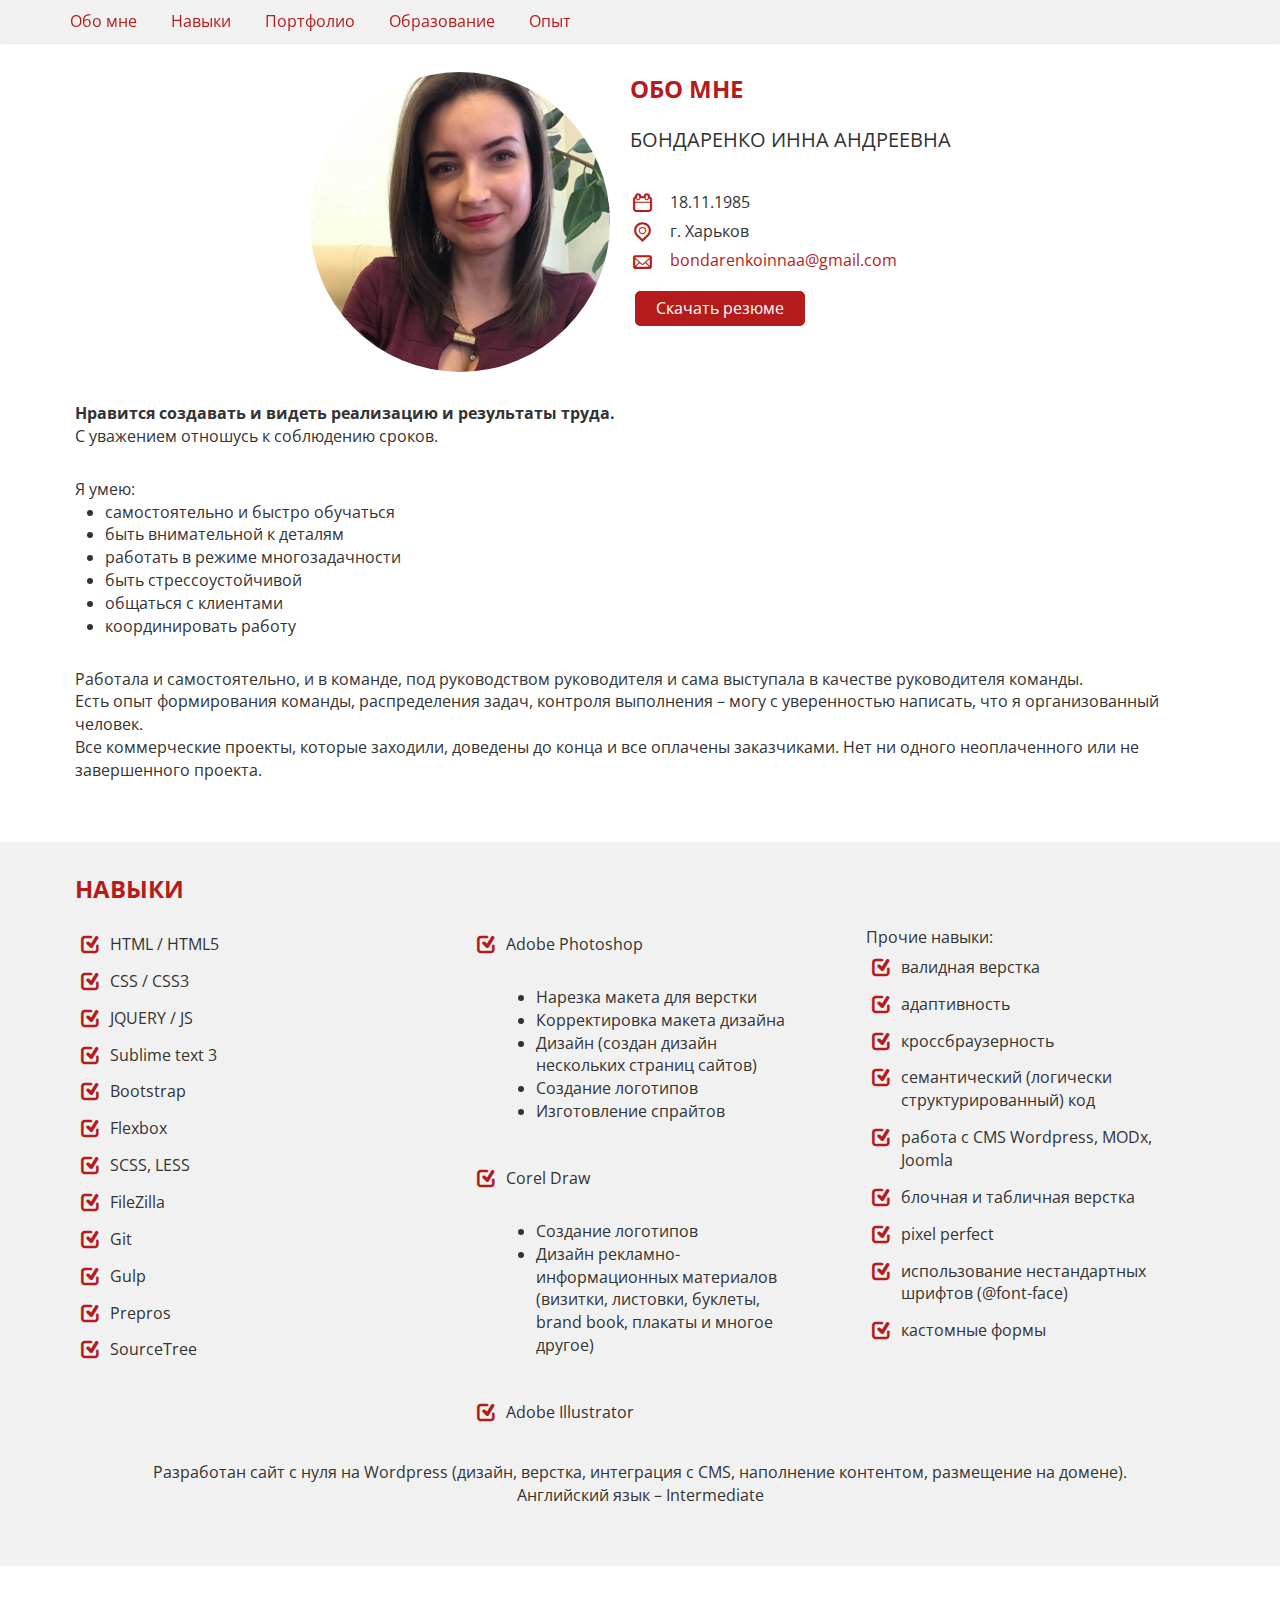
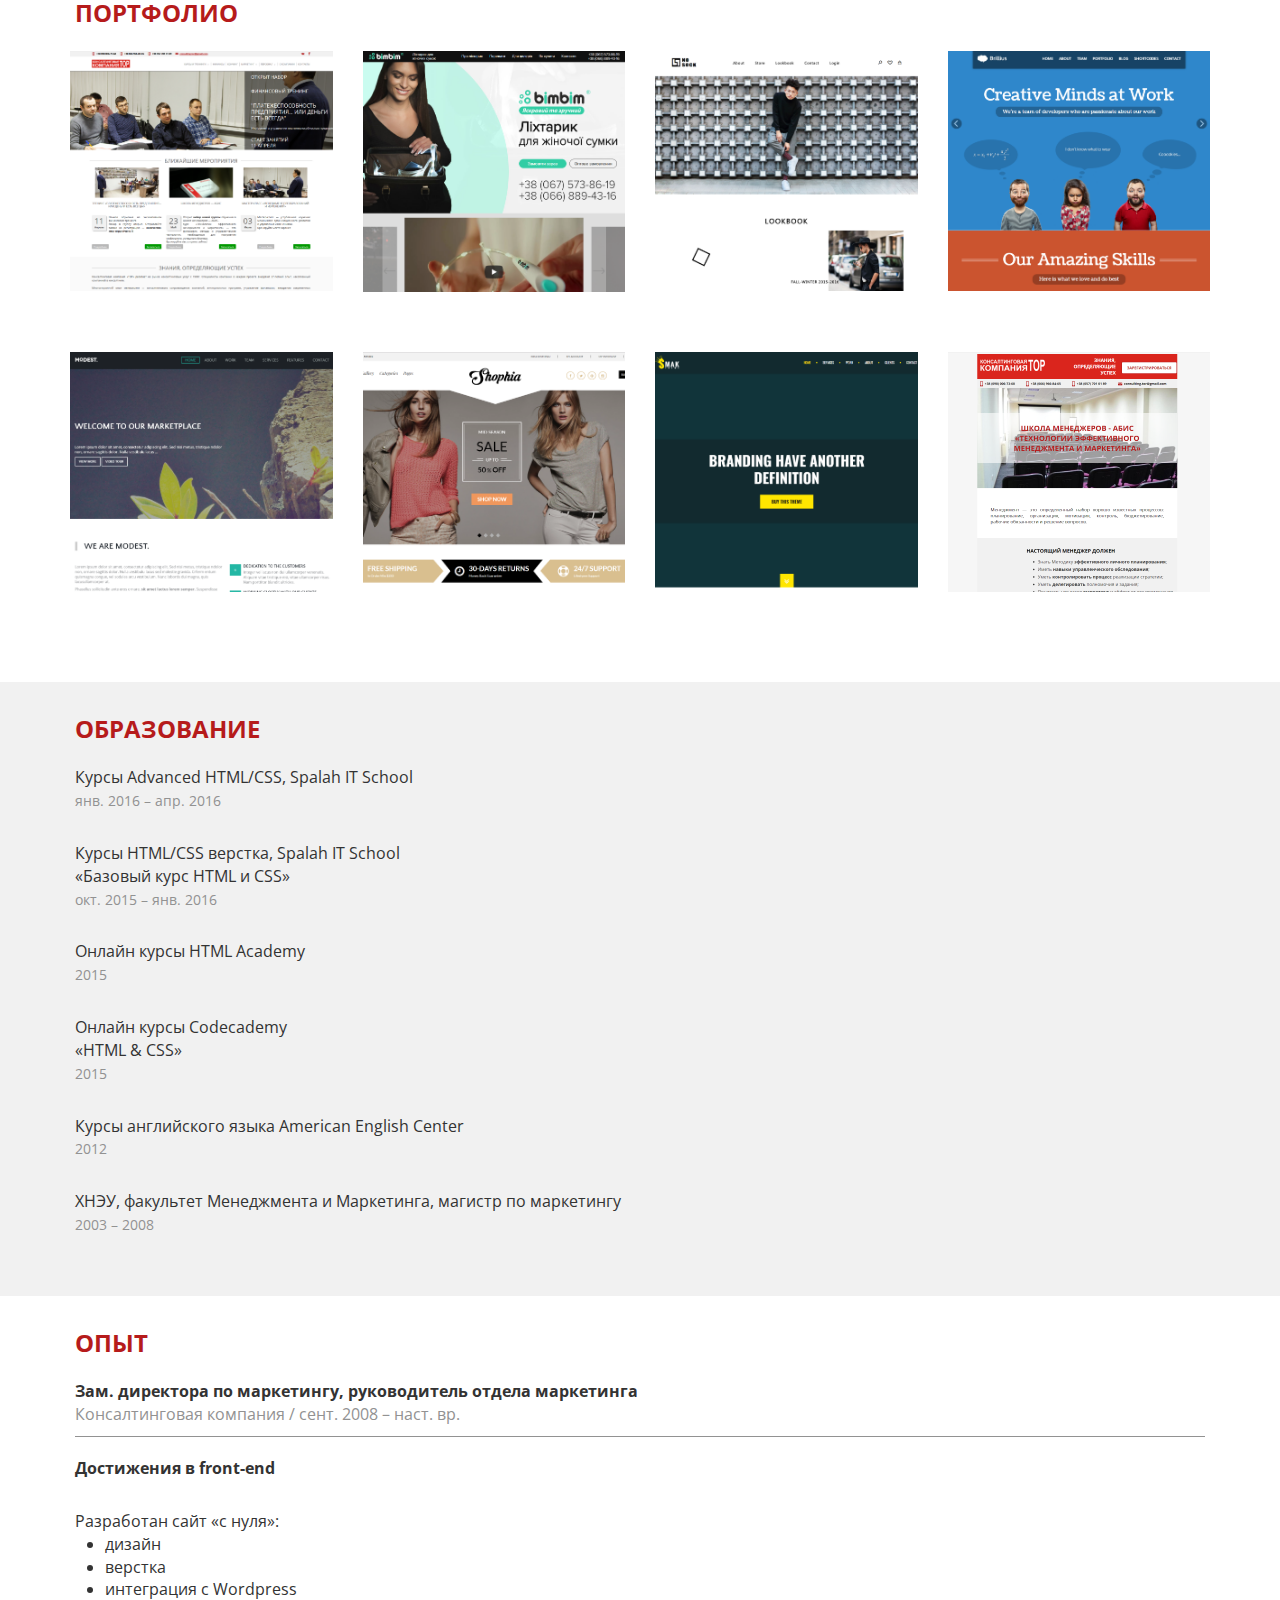
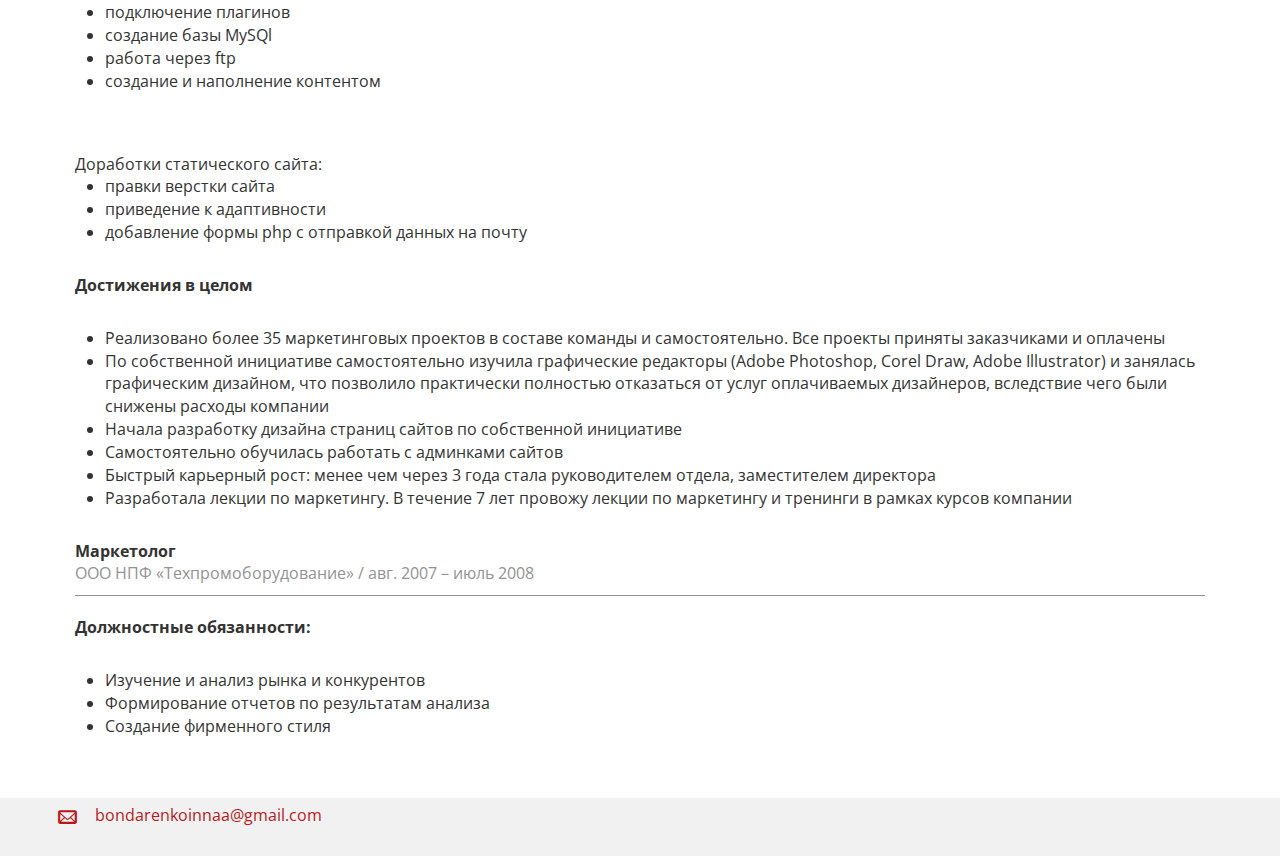
==== index.html @ c56580d6 "add all files" ====
<!DOCTYPE html>
<html lang="ru">
<head>
	<title>HTML / CSS developer</title>
	<!-- <link rel="shortcut icon" href="<?php echo get_stylesheet_directory_uri(); ?>/favicon.png" /> -->
	<meta charset="UTF-8">
	<meta http-equiv="X-UA-Compatible" content="IE=edge">
	<meta name="viewport" content="width=device-width, initial-scale=1">
	<link href="https://fonts.googleapis.com/css?family=Open+Sans" rel="stylesheet">
	<link rel="stylesheet" type="text/css" href="css/magnific-popup.css"/>
	<link media="all" rel="stylesheet" href="css/style.css">

	<script src="https://code.jquery.com/jquery-3.2.1.slim.min.js" integrity="sha384-KJ3o2DKtIkvYIK3UENzmM7KCkRr/rE9/Qpg6aAZGJwFDMVNA/GpGFF93hXpG5KkN" crossorigin="anonymous"></script>
</head>
<body>
	<div class="wrapper">
		<header class="header">
			<div class="container">
				<div class="menu">
					<div class="menu-icon">
						<span></span>
						<span></span>
						<span></span>
						<span></span>
					</div>
					<ul class="menu-main">
						<li class="menu-item">
							<a href="#about">Обо мне</a>
						</li>
						<li class="menu-item">
							<a href="#skills">Навыки</a>
						</li>
						<li class="menu-item">
							<a href="#portfolio">Портфолио</a>
						</li>
						<li class="menu-item">
							<a href="#education">Образование</a>
						</li>
						<li class="menu-item">
							<a href="#experience">Опыт</a>
						</li>
					</ul>
				</div>
			</div>
		</header>

		<main class="content">
			<div class="container">
				<section id="about" class="section about">
					<div class="block-holder">
						<div class="block img-round">
							<img class="img-main" src="images/photo3.jpg" alt="">
						</div>
						<div class="block">
							<h1 class="section-title">Обо мне</h1>
							<p class="name">Бондаренко Инна Андреевна</p>
							<p><i class="icon icon-calender-outline"></i>18.11.1985</p>
							<p><i class="icon icon-location-outline"></i>г. Харьков</p>
							<p class="contacts"><a href="mailto:bondarenkoinnaa@gmail.com"><i class="icon icon-mail"></i>bondarenkoinnaa@gmail.com</a></p>
							<a href="cv/Бондаренко Инна, резюме html-css developer.pdf" class="btn btn-primary" download>Скачать резюме</a>
						</div>
					</div>
					<div class="block-holder">
						<div class="block">
							<p><strong>Нравится создавать и видеть реализацию и результаты труда.</strong><br>С уважением отношусь к соблюдению сроков.</p>
							<ul class="list">Я умею:
								<li>самостоятельно и быстро обучаться</li>
								<li>быть внимательной к деталям</li>
								<li>работать в режиме многозадачности</li>
								<li>быть стрессоустойчивой</li>
								<li>общаться с клиентами</li>
								<li>координировать работу</li>
							</ul>
							<p>Работала и самостоятельно, и в команде, под руководством руководителя и сама выступала в качестве руководителя команды. <br>Есть опыт формирования команды, распределения задач, контроля выполнения – могу с уверенностью написать, что я организованный человек.<br>Все коммерческие проекты, которые заходили, доведены до конца и все оплачены заказчиками. Нет ни одного неоплаченного или не завершенного проекта. </p>
						</div>
					</div>
				</section>
				<section id="skills" class="section section-inverse">
					<h1 class="section-title block">Навыки</h1>
					<div class="block-holder block">
						<ul class="block-skills">
							<li><i class="icon icon-checked"></i>HTML / HTML5</li>
							<li><i class="icon icon-checked"></i>CSS / CSS3</li>
							<li><i class="icon icon-checked"></i>JQUERY / JS</li>
							<li><i class="icon icon-checked"></i>Sublime text 3</li>
							<li><i class="icon icon-checked"></i>Bootstrap</li>
							<li><i class="icon icon-checked"></i>Flexbox</li>
							<li><i class="icon icon-checked"></i>SCSS, LESS</li>
							<li><i class="icon icon-checked"></i>FileZilla</li>
							<li><i class="icon icon-checked"></i>Git</li>
							<li><i class="icon icon-checked"></i>Gulp</li>
							<li><i class="icon icon-checked"></i>Prepros</li>
							<li><i class="icon icon-checked"></i>SourceTree</li>
						</ul>
						<ul class="block-skills">
							<li><i class="icon icon-checked"></i>Adobe Photoshop
								<ul class="list">
									<li>Нарезка макета для верстки</li>
									<li>Корректировка макета дизайна</li>
									<li>Дизайн (создан дизайн нескольких страниц сайтов)</li>
									<li>Создание логотипов</li>
									<li>Изготовление спрайтов</li>
								</ul>
							</li>
							<li><i class="icon icon-checked"></i>Corel Draw
								<ul class="list">
									<li>Создание логотипов</li>
									<li>Дизайн рекламно-информационных материалов<br> (визитки, листовки, буклеты, brand book, плакаты и многое другое)</li>
								</ul>
							</li>
							<li><i class="icon icon-checked"></i>Adobe Illustrator</li>
						</ul>
						<ul class="block-skills">Прочие навыки:
							<li><i class="icon icon-checked"></i>валидная верстка</li>
							<li><i class="icon icon-checked"></i>адаптивность</li>
							<li><i class="icon icon-checked"></i>кроссбраузерность</li>
							<li><i class="icon icon-checked"></i>семантический (логически структурированный) код</li>
							<li><i class="icon icon-checked"></i>работа с CMS Wordpress, MODx, Joomla</li>
							<li><i class="icon icon-checked"></i>блочная и табличная верстка</li>
							<li><i class="icon icon-checked"></i>pixel perfect</li>
							<li><i class="icon icon-checked"></i>использование нестандартных шрифтов (@font-face)</li>
							<li><i class="icon icon-checked"></i>кастомные формы</li>
						</ul>
					</div>
					<div class="block-holder">
						<div class="block-center block">
							<p>Разработан сайт с нуля на Wordpress (дизайн, верстка, интеграция с CMS, наполнение контентом, размещение на домене).<br>Английский язык – Intermediate</p>
						</div>
						
					</div>
				</section>
				<section id="portfolio" class="section">
					<div class="block-title block">
						<h1 class="section-title">Портфолио</h1>
					</div>
					<div class="block-holder">
						<div class="portfolio-item">
							<img src="images/tor-example3.png" class="img-responsive" width="330" alt="Example 1" />
							<div class="caption">
								<h4>Сайт консалтинговой компании</h4>
								<div class="text">
								  <p>Разработан сайт «с нуля»:</p>
									<ul>
										<li>дизайн</li>
										<li>верстка</li>
										<li>установка Wordpress и шаблона</li>
										<li>программирование (php)</li>
										<li>подключение плагинов</li>
										<li>создание базы MySQl</li>
										<li>работа через ftp</li>
										<li>создание и наполнение контентом</li>
									</ul>
								</div>
								<a class="portfolio-link" href="http://tor-company.com.ua/" target="_blank" title="View More">View More</a>
							</div>
						</div>
						<div class="portfolio-item">
							<img src="images/bimbim-example3.png" class="img-responsive" width="330" alt="Example 1" />
							<div class="caption">
								<h4>Лендинг</h4>
								<div class="text">
								  <p>Доработка сайта</p>
									<ul>
										<li>доработка верстки - приведение к адаптивности</li>
										<li>добавление формы отправки данных на почту</li>
										<li>наполнение дополнительным контентом</li>
									</ul>
								</div>
								<a class="portfolio-link" href="http://bimbim.ua/" target="_blank" title="View More">View More</a>
							</div>
						</div>
						<div class="portfolio-item">
							<img src="images/nosock-example.png" class="img-responsive" width="330" alt="Example 1" />
							<div class="caption">
								<h4>Выпускной проект верстки</h4>
								<div class="text">
									<ul>
										<li>верстка</li>
										<li>подключение плагинов</li>
									</ul>
								</div>
								<a class="portfolio-link" href="projects/nosock/nosock.html" target="_blank" title="View More">View More</a>
							</div>
						</div>
						<div class="portfolio-item">
							<img src="images/brillius-example.png" class="img-responsive" width="330" alt="Example 1" />
							<div class="caption">
								<h4>Выпускной проект верстки</h4>
								<div class="text">
									<ul>
										<li>верстка</li>
										<li>подключение плагинов</li>
									</ul>
								</div>
								<a class="portfolio-link" href="projects/brillius/brillius.html" target="_blank" title="View More">View More</a>
							</div>
						</div>
					</div>
					<div class="block-holder">
						<div class="portfolio-item">
							<img src="images/modest-example.png" class="img-responsive" width="330" alt="Example 1" />
							<div class="caption">
								<h4>Учебный проект</h4>
								<div class="text">
									<ul>
										<li>верстка</li>
										<li>подключение плагинов</li>
									</ul>
								</div>
								<a class="portfolio-link" href="projects/modest/modest.html" target="_blank" title="View More">View More</a>
							</div>
						</div>
						<div class="portfolio-item">
							<img src="images/shophia-example.png" class="img-responsive" width="330" alt="Example 1" />
							<div class="caption">
								<h4>Учебный проект</h4>
								<div class="text">
									<ul>
										<li>верстка</li>
										<li>подключение плагинов</li>
									</ul>
								</div>
								<a class="portfolio-link" href="projects/shophia/shophia.html" target="_blank" title="View More">View More</a>
							</div>
						</div>
						<div class="portfolio-item">
							<img src="images/smak-example.png" class="img-responsive" width="330" alt="Example 1" />
							<div class="caption">
								<h4>Учебный проект</h4>
								<div class="text">
									<ul>
										<li>верстка</li>
										<li>подключение плагинов</li>
									</ul>
								</div>
								<a class="portfolio-link" href="projects/smak/smak.html" target="_blank" title="View More">View More</a>
							</div>
						</div>
						<div class="portfolio-item">
							<img src="images/email-example2.png" class="img-responsive" width="330" alt="Example 1" />
							<div class="caption">
								<h4>Верстка email</h4>
								<div class="text">
									<ul>
										<li>верстка</li>
										<li>подключение плагинов</li>
									</ul>
								</div>
								<a class="portfolio-link" href="projects/email/email-school.html" target="_blank" title="View More">View More</a>
							</div>
						</div>
						
					</div>
				</section>
				<section id="education" class="section section-inverse">
					<div class="block-title block">
						<h1 class="section-title">Образование</h1>
					</div>
					<div class="block">
						<div class="block-education">
							<p>Курсы Advanced HTML/CSS, Spalah IT School</p>
							<span>янв. 2016 – апр. 2016</span>
						</div>
						<div class="block-education">
							<p>Курсы HTML/CSS верстка, Spalah IT School<br>«Базовый курс HTML и CSS»</p>
							<span>окт. 2015 – янв. 2016</span>
						</div>
						<div class="block-education">
							<p>Онлайн курсы HTML Academy</p>
							<span>2015</span>
						</div>
						<div class="block-education">
							<p>Онлайн курсы Codecademy<br>«HTML & CSS»</p>
							<span>2015</span>
						</div>
						<div class="block-education">
							<p>Курсы английского языка American English Center</p>
							<span>2012</span>
						</div>
						<div class="block-education">
							<p>ХНЭУ, факультет Менеджмента и Маркетинга, магистр по маркетингу</p>
							<span>2003 – 2008</span>
						</div>
					</div>
				</section>
				
				<section id="experience" class="section">
					<div class="block-title block">
						<h1 class="section-title">Опыт</h1>
					</div>
					<div class="block-work block">
						<div class="block-heading">
							<h2>Зам. директора по маркетингу, руководитель отдела маркетинга</h2>
							<p>Консалтинговая компания / сент. 2008 – наст. вр.</p>
						</div>
						<div class="block-description">
							<h3>Достижения в front-end</h3>
							<ul>
								<li>
									<ul class="list">Разработан сайт «с нуля»:
										<li>дизайн</li>
										<li>верстка</li>
										<li>интеграция с Wordpress</li>
										<li>подключение плагинов</li>
										<li>создание базы MySQl</li>
										<li>работа через ftp</li>
										<li>создание и наполнение контентом</li>
									</ul>
								</li>
								<li>
									<ul class="list">Доработки статического сайта:
										<li>правки верстки сайта</li>
										<li>приведение к адаптивности</li>
										<li>добавление формы php с отправкой данных на почту</li>
									</ul>
								</li>
							</ul>
							
							<h3>Достижения в целом</h3>
							<ul class="list">
								<li>Реализовано более 35 маркетинговых проектов в составе команды и самостоятельно. Все проекты приняты заказчиками и оплачены</li>
								<li>По собственной инициативе самостоятельно изучила графические редакторы (Adobe Photoshop, Corel Draw, Adobe Illustrator) и занялась графическим дизайном, что позволило практически полностью отказаться от услуг оплачиваемых дизайнеров, вследствие чего были снижены расходы компании</li>
								<li>Начала разработку дизайна страниц сайтов по собственной инициативе</li>
								<li>Самостоятельно обучилась работать с админками сайтов</li>
								<li>Быстрый карьерный рост: менее чем через 3 года стала руководителем отдела, заместителем директора</li>
								<li>Разработала лекции по маркетингу. В течение 7 лет провожу лекции по маркетингу и тренинги в рамках курсов компании</li>
							</ul>
						</div>
					</div>
					<div class="block-work block">
						<div class="block-heading">
							<h2>Маркетолог</h2>
							<p>ООО НПФ «Техпромоборудование» / авг. 2007 – июль 2008</p>
						</div>
						<div class="block-description">
							<h3>Должностные обязанности:</h3>
							<ul class="list">
								<li>Изучение и анализ рынка и конкурентов</li>
								<li>Формирование отчетов по результатам анализа</li>
								<li>Создание фирменного стиля</li>
							</ul>
						</div>
					</div>
				</section>
			</div>
		</main>

		<footer class="footer">
            <div class="container">
				<div class="block-holder">
					<p class="contacts"><a href="mailto:bondarenkoinnaa@gmail.com"><i class="icon icon-mail"></i>bondarenkoinnaa@gmail.com</a></p>
				</div>
            </div>
        </footer>
    </div>
    <script src="https://ajax.googleapis.com/ajax/libs/jquery/1.11.3/jquery.min.js"></script>
    <script src="js/main.js"></script>
</body>
</html>
---- css/style.css ----
html, body, div, span, applet, object, iframe,
h1, h2, h3, h4, h5, h6, p, blockquote, pre,
a, abbr, acronym, address, big, cite, code,
del, dfn, em, font, img, ins, kbd, q, s, samp,
small, strike, strong, sub, sup, tt, var,
b, u, i, center,
dl, dt, dd, ol, ul, li,
fieldset, form, label, legend,
table, caption, tbody, tfoot, thead, tr, th, td {
  margin: 0;
  padding: 0;
  border: 0;
  outline: 0;
  font-size: 100%;
  vertical-align: baseline;
  background: transparent;
}

body {
  line-height: 1;
}

ol, ul {
  list-style: none;
}

blockquote, q {
  quotes: none;
}

blockquote:before, blockquote:after,
q:before, q:after {
  content: '';
  content: none;
}

/* remember to define focus styles! */
:focus {
  outline: 0;
}

/* remember to highlight inserts somehow! */
ins {
  text-decoration: none;
}

del {
  text-decoration: line-through;
}

/* tables still need 'cellspacing="0"' in the markup */
table {
  border-collapse: collapse;
  border-spacing: 0;
}

@font-face {
  font-family: 'icomoon';
  src: url("../fonts/icomoon.eot?pi9prv");
  src: url("../fonts/icomoon.eot?pi9prv#iefix") format("embedded-opentype"), url("../fonts/icomoon.ttf?pi9prv") format("truetype"), url("../fonts/icomoon.woff?pi9prv") format("woff"), url("../fonts/icomoon.svg?pi9prv#icomoon") format("svg");
  font-weight: normal;
  font-style: normal;
}

[class^="icon-"], [class*=" icon-"] {
  /* use !important to prevent issues with browser extensions that change fonts */
  font-family: 'icomoon' !important;
  speak: none;
  font-style: normal;
  font-weight: normal;
  font-variant: normal;
  text-transform: none;
  line-height: 1;
  /* Better Font Rendering =========== */
  -webkit-font-smoothing: antialiased;
  -moz-osx-font-smoothing: grayscale;
}

.icon-location-outline:before {
  content: "\e904";
}

.icon-input-checked:before {
  content: "\e900";
}

.icon-mail:before {
  content: "\e902";
}

.icon-pin-outline:before {
  content: "\e901";
}

.icon-calender-outline:before {
  content: "\e903";
}

html {
  font-size: 16px;
  -webkit-tap-highlight-color: transparent;
}

body {
  font-family: "Open Sans", Helvetica, Arial, sans-serif;
  font-size: 16px;
  line-height: 1.42857;
  color: #333333;
  background-color: #fff;
}

input,
button,
select,
textarea {
  font-family: inherit;
  font-size: inherit;
  line-height: inherit;
}

* {
  -webkit-box-sizing: border-box;
     -moz-box-sizing: border-box;
          box-sizing: border-box;
}

a {
  color: #b61b1b;
  text-decoration: none;
}

a:hover, a:focus {
  color: #b61b1b;
  text-decoration: underline;
}

a:focus {
  outline: thin dotted;
  outline: 5px auto -webkit-focus-ring-color;
  outline-offset: -2px;
}

.wrapper {
  overflow: hidden;
  width: 100%;
  height: 100%;
  display: -webkit-box;
  display: -webkit-flex;
  display: -moz-box;
  display: -ms-flexbox;
  display: flex;
  -webkit-box-orient: vertical;
  -webkit-box-direction: normal;
  -webkit-flex-direction: column;
     -moz-box-orient: vertical;
     -moz-box-direction: normal;
      -ms-flex-direction: column;
          flex-direction: column;
}

.container {
  margin: 0 auto;
}

.container:after {
  content: '';
  display: table;
  clear: both;
}

.header {
  padding: 10px 0;
  background: #f1f1f1;
  position: fixed;
  top: 0;
  z-index: 1000;
  width: 100%;
  -webkit-box-shadow: 0 0 2px #cacaca;
          box-shadow: 0 0 2px #cacaca;
}

.menu {
  display: -webkit-box;
  display: -webkit-flex;
  display: -moz-box;
  display: -ms-flexbox;
  display: flex;
  -webkit-box-orient: vertical;
  -webkit-box-direction: normal;
  -webkit-flex-direction: column;
     -moz-box-orient: vertical;
     -moz-box-direction: normal;
      -ms-flex-direction: column;
          flex-direction: column;
  -webkit-box-align: end;
  -webkit-align-items: flex-end;
     -moz-box-align: end;
      -ms-flex-align: end;
          align-items: flex-end;
}

.menu-main {
  display: none;
}

.menu-item {
  display: inline-block;
}

.menu-item a {
  padding: 10px 15px;
}

.menu-item a:hover {
  background: #b61b1b;
  color: #fff;
  text-decoration: none;
  -webkit-transition: all 0.5s ease-in-out;
       -o-transition: all 0.5s ease-in-out;
          transition: all 0.5s ease-in-out;
}

.menu-icon {
  display: block;
  width: 23px;
  height: 18px;
  margin-right: 10px;
  position: relative;
  cursor: pointer;
}

.menu-icon span {
  display: block;
  position: absolute;
  height: 2px;
  width: 100%;
  background: #333333;
  opacity: 1;
  left: 0;
  -webkit-transform: rotate(0deg);
      -ms-transform: rotate(0deg);
       -o-transform: rotate(0deg);
          transform: rotate(0deg);
  -webkit-transition: .25s ease-in-out;
       -o-transition: .25s ease-in-out;
          transition: .25s ease-in-out;
}

.menu-icon span:nth-child(1) {
  top: 0px;
}

.menu-icon span:nth-child(2), .menu-icon span:nth-child(3) {
  top: 8px;
}

.menu-icon span:nth-child(4) {
  top: 16px;
}

.menu-open .menu-main {
  display: block;
  width: 100%;
}

.menu-open .menu-item {
  display: block;
}

.menu-open .menu-icon span:nth-child(1) {
  top: 18px;
  width: 0%;
  left: 50%;
}

.menu-open .menu-icon span:nth-child(2) {
  -webkit-transform: rotate(45deg);
      -ms-transform: rotate(45deg);
       -o-transform: rotate(45deg);
          transform: rotate(45deg);
}

.menu-open .menu-icon span:nth-child(3) {
  -webkit-transform: rotate(-45deg);
      -ms-transform: rotate(-45deg);
       -o-transform: rotate(-45deg);
          transform: rotate(-45deg);
}

.menu-open .menu-icon span:nth-child(4) {
  top: 18px;
  width: 0%;
  left: 50%;
}

.menu-open a {
  display: block;
}

.content {
  padding-top: 42px;
}

.section {
  padding: 30px 0;
  display: -webkit-box;
  display: -webkit-flex;
  display: -moz-box;
  display: -ms-flexbox;
  display: flex;
  -webkit-box-orient: vertical;
  -webkit-box-direction: normal;
  -webkit-flex-direction: column;
     -moz-box-orient: vertical;
     -moz-box-direction: normal;
      -ms-flex-direction: column;
          flex-direction: column;
}

.section-inverse {
  background: #f1f1f1;
  margin: 0 -9999px;
  padding: 30px 9999px;
}

.section-title {
  font-size: 24px;
  margin-bottom: 20px;
  text-transform: uppercase;
  color: #b61b1b;
}

.img-responsive {
  display: block;
  max-width: 100%;
  height: auto;
}

.img-round {
  width: 300px;
  height: 300px;
  -webkit-border-radius: 50%;
          border-radius: 50%;
  overflow: hidden;
}

.img-main {
  width: 300px;
  margin: 0 -20px;
}

.block {
  padding: 0 20px;
}

.block-holder {
  display: -webkit-box;
  display: -webkit-flex;
  display: -moz-box;
  display: -ms-flexbox;
  display: flex;
  -webkit-box-orient: horizontal;
  -webkit-box-direction: normal;
  -webkit-flex-direction: row;
     -moz-box-orient: horizontal;
     -moz-box-direction: normal;
      -ms-flex-direction: row;
          flex-direction: row;
  -webkit-box-pack: justify;
  -webkit-justify-content: space-between;
     -moz-box-pack: justify;
      -ms-flex-pack: justify;
          justify-content: space-between;
  margin-bottom: 30px;
}

.block-title {
  width: 100%;
}

.block-education {
  margin-bottom: 30px;
}

.block-education span {
  font-size: 14px;
  color: #929292;
}

.block-heading {
  padding-bottom: 10px;
  margin-bottom: 20px;
  border-bottom: 1px solid #929292;
}

.block-heading p {
  color: #929292;
}

.block-skills {
  width: 100%;
}

.block-skills li {
  position: relative;
  padding: 7px 10px 7px 35px;
}

.block-skills li .icon {
  position: absolute;
  top: 3px;
  left: 0;
}

.block-skills .list li {
  padding: 0;
}

.block-center {
  text-align: center;
  width: 100%;
}

.name {
  font-size: 20px;
  text-transform: uppercase;
  margin-bottom: 30px;
}

.contacts a {
  text-decoration: none;
}

.form-container {
  padding: 30px 0;
}

.form-group {
  margin-bottom: 20px;
}

input, textarea {
  border: 1px solid #c1c1c1;
  -webkit-border-radius: 5px;
          border-radius: 5px;
  padding: 5px 9px;
  max-width: 335px;
}

input {
  width: 335px;
}

.btn {
  border: 1px solid #b61b1b;
  -webkit-border-radius: 5px;
          border-radius: 5px;
  padding: 5px 20px;
  display: inline-block;
}

.btn-primary {
  background: #b61b1b;
  color: #fff;
  margin: 20px 5px;
}

.btn:hover {
  color: #b61b1b;
  background: #fff;
  text-decoration: none;
}

.portfolio-item {
  position: relative;
  width: 100%;
  overflow: hidden;
  margin: 0 15px 30px;
  padding: 0 15px;
  -webkit-align-self: center;
      -ms-flex-item-align: center;
          align-self: center;
}

.portfolio-item .caption {
  position: absolute;
  top: 0;
  left: 0;
  background: rgba(0, 0, 0, 0.6);
  width: 100%;
  height: 100%;
  color: #fff;
  text-align: center;
  display: -webkit-box;
  display: -webkit-flex;
  display: -moz-box;
  display: -ms-flexbox;
  display: flex;
  -webkit-box-orient: vertical;
  -webkit-box-direction: normal;
  -webkit-flex-direction: column;
     -moz-box-orient: vertical;
     -moz-box-direction: normal;
      -ms-flex-direction: column;
          flex-direction: column;
  -webkit-box-align: center;
  -webkit-align-items: center;
     -moz-box-align: center;
      -ms-flex-align: center;
          align-items: center;
  -webkit-box-pack: justify;
  -webkit-justify-content: space-between;
     -moz-box-pack: justify;
      -ms-flex-pack: justify;
          justify-content: space-between;
  z-index: 2;
  opacity: 0;
  padding: 0 15px;
  -webkit-box-sizing: border-box;
     -moz-box-sizing: border-box;
          box-sizing: border-box;
}

.portfolio-item .caption h4 {
  margin: 20px 0 0;
  font-size: 16px;
  font-weight: 600;
  text-transform: uppercase;
  padding-bottom: 20px;
}

.portfolio-item .caption h4:before, .portfolio-item .caption h4:after {
  content: "";
  display: block;
  height: 2px;
  position: absolute;
  left: 0;
  right: 0;
  margin: auto;
  background-color: #fff;
}

.portfolio-item .caption h4:before {
  width: 40px;
  bottom: 10px;
}

.portfolio-item .caption h4:after {
  width: 20px;
  bottom: 5px;
}

.portfolio-item .caption h4, .portfolio-item .caption .text, .portfolio-item .caption a {
  opacity: 0;
  -webkit-transform: scale(0.3);
      -ms-transform: scale(0.3);
       -o-transform: scale(0.3);
          transform: scale(0.3);
  -webkit-transition: all 0.2s linear 0.1s;
       -o-transition: all 0.2s linear 0.1s;
          transition: all 0.2s linear 0.1s;
}

.portfolio-item .caption .text {
  font-size: 14px;
}

.portfolio-item:hover .caption {
  opacity: 1;
  -webkit-transition: all 0.5s linear 0s;
       -o-transition: all 0.5s linear 0s;
          transition: all 0.5s linear 0s;
}

.portfolio-item:hover .caption h4, .portfolio-item:hover .caption .text, .portfolio-item:hover .caption a {
  -webkit-transform: scale(1);
      -ms-transform: scale(1);
       -o-transform: scale(1);
          transform: scale(1);
  opacity: 1;
}

.portfolio-link {
  border: 2px solid #fff;
  -webkit-border-radius: 5px;
          border-radius: 5px;
  padding: 5px 15px;
  color: #fff;
  font-weight: bold;
  margin: 20px 0;
}

.portfolio-link:visited, .portfolio-link:focus {
  color: #fff;
  text-decoration: none;
}

.portfolio-link:hover {
  background: #fff;
  color: #b61b1b;
  text-decoration: none;
}

.icon {
  color: #b61b1b;
  padding-right: 15px;
  position: relative;
  top: 5px;
  font-size: 25px;
}

.icon-checked:before {
  content: '\e900';
  font-size: 30px;
  top: 7px;
}

.about .block-holder {
  -webkit-box-pack: center;
  -webkit-justify-content: center;
     -moz-box-pack: center;
      -ms-flex-pack: center;
          justify-content: center;
}

.list {
  padding: 30px 0;
}

.list li {
  list-style: disc;
  margin-left: 30px;
}

.popup {
  width: 700px;
  min-height: 500px;
  margin: 0 auto;
  text-align: center;
  background-color: #fff;
  -webkit-border-radius: 5px;
          border-radius: 5px;
  position: relative;
}

.popup-subtitle {
  padding-top: 30px;
  font-size: 25px;
  line-height: 1.2;
  margin-bottom: 35px;
}

.footer {
  background: #f1f1f1;
}

@media screen and (max-width: 767px) {
  .container {
    width: 350px;
  }
  .block-holder {
    -webkit-box-orient: vertical;
    -webkit-box-direction: normal;
    -webkit-flex-direction: column;
       -moz-box-orient: vertical;
       -moz-box-direction: normal;
        -ms-flex-direction: column;
            flex-direction: column;
  }
  .block {
    -webkit-align-self: center;
        -ms-flex-item-align: center;
            align-self: center;
  }
}

@media screen and (min-width: 768px) {
  .container {
    width: 750px;
  }
  .menu {
    -webkit-box-align: start;
    -webkit-align-items: flex-start;
       -moz-box-align: start;
        -ms-flex-align: start;
            align-items: flex-start;
  }
  .menu-icon {
    display: none;
  }
  .menu-main {
    display: block;
  }
  .block-skills {
    width: 30%;
  }
  .portfolio-item {
    width: 330px;
    padding: 0;
  }
}

@media screen and (min-width: 992px) {
  .container {
    width: 970px;
  }
}

@media screen and (min-width: 1200px) {
  .container {
    width: 1170px;
  }
}

@media screen and (min-width: 1440px) {
  .container {
    width: 1440px;
  }
}

/*# sourceMappingURL=style.css.map */
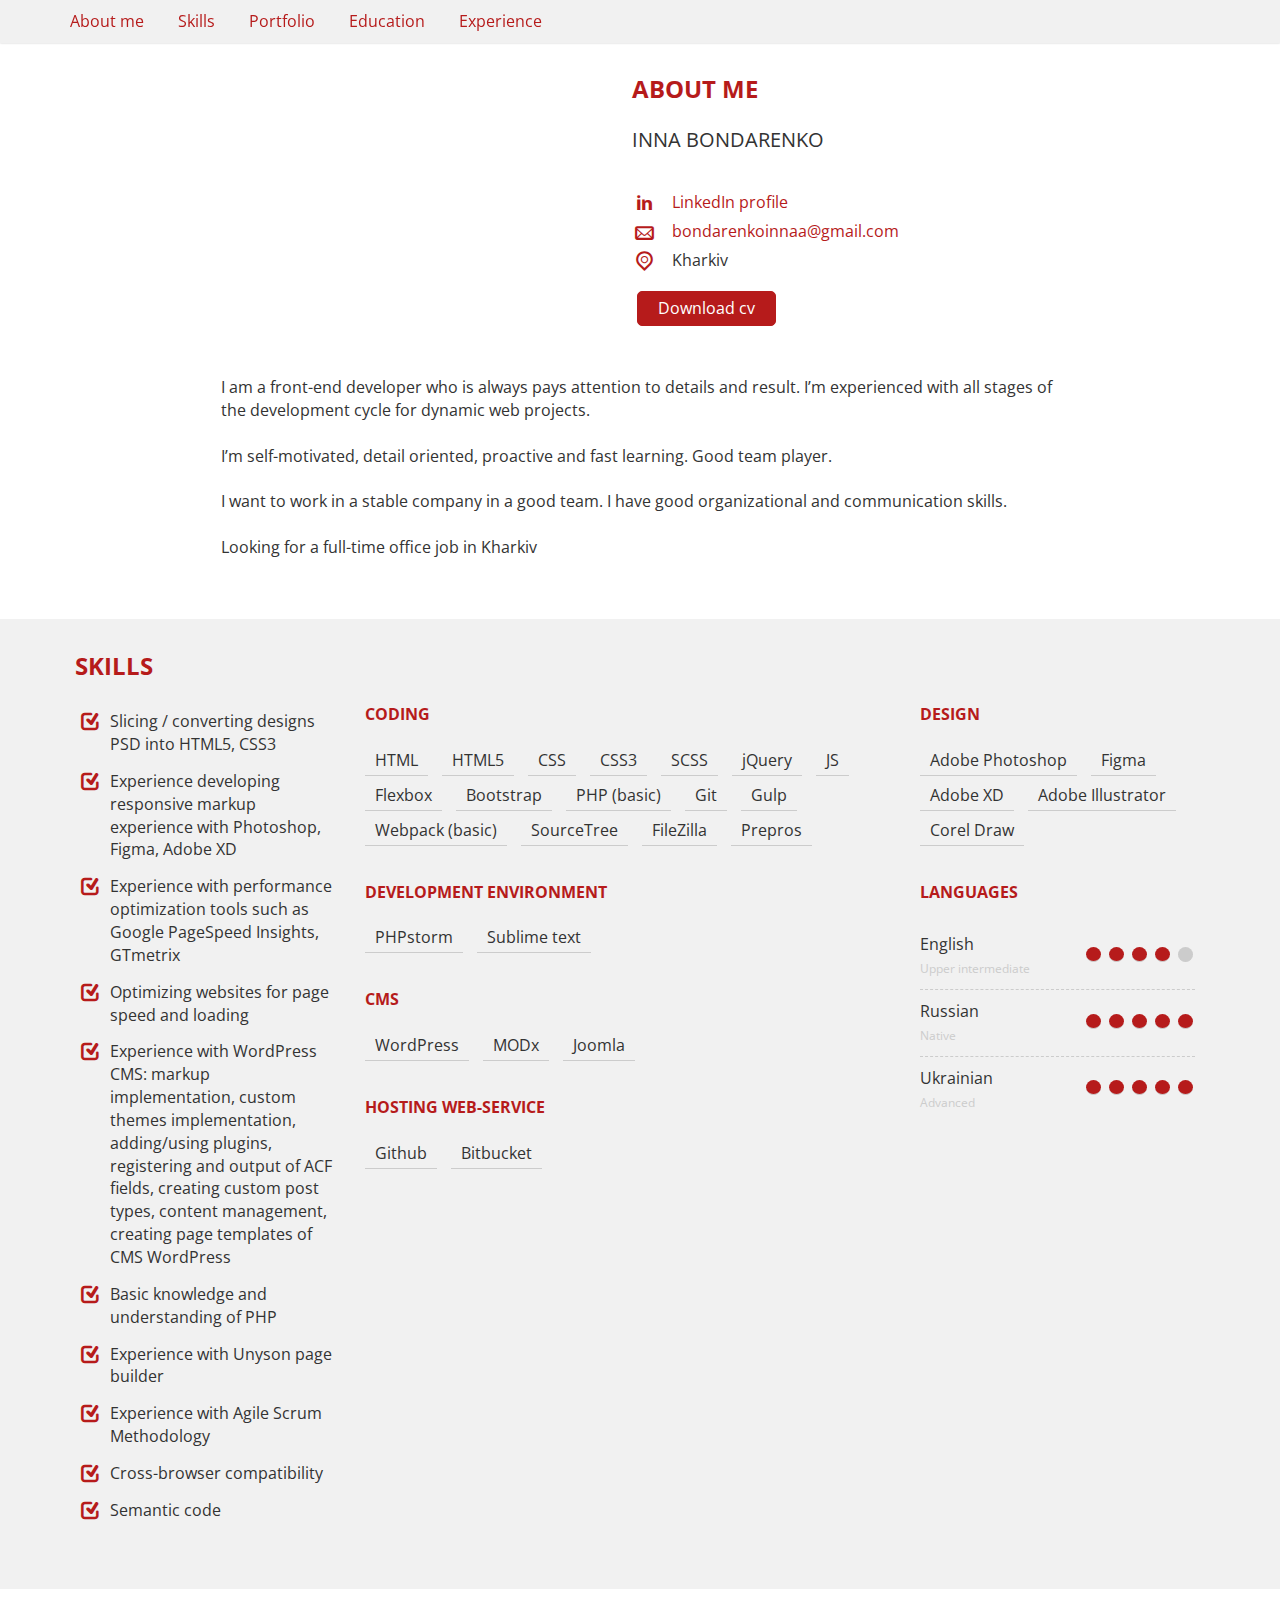
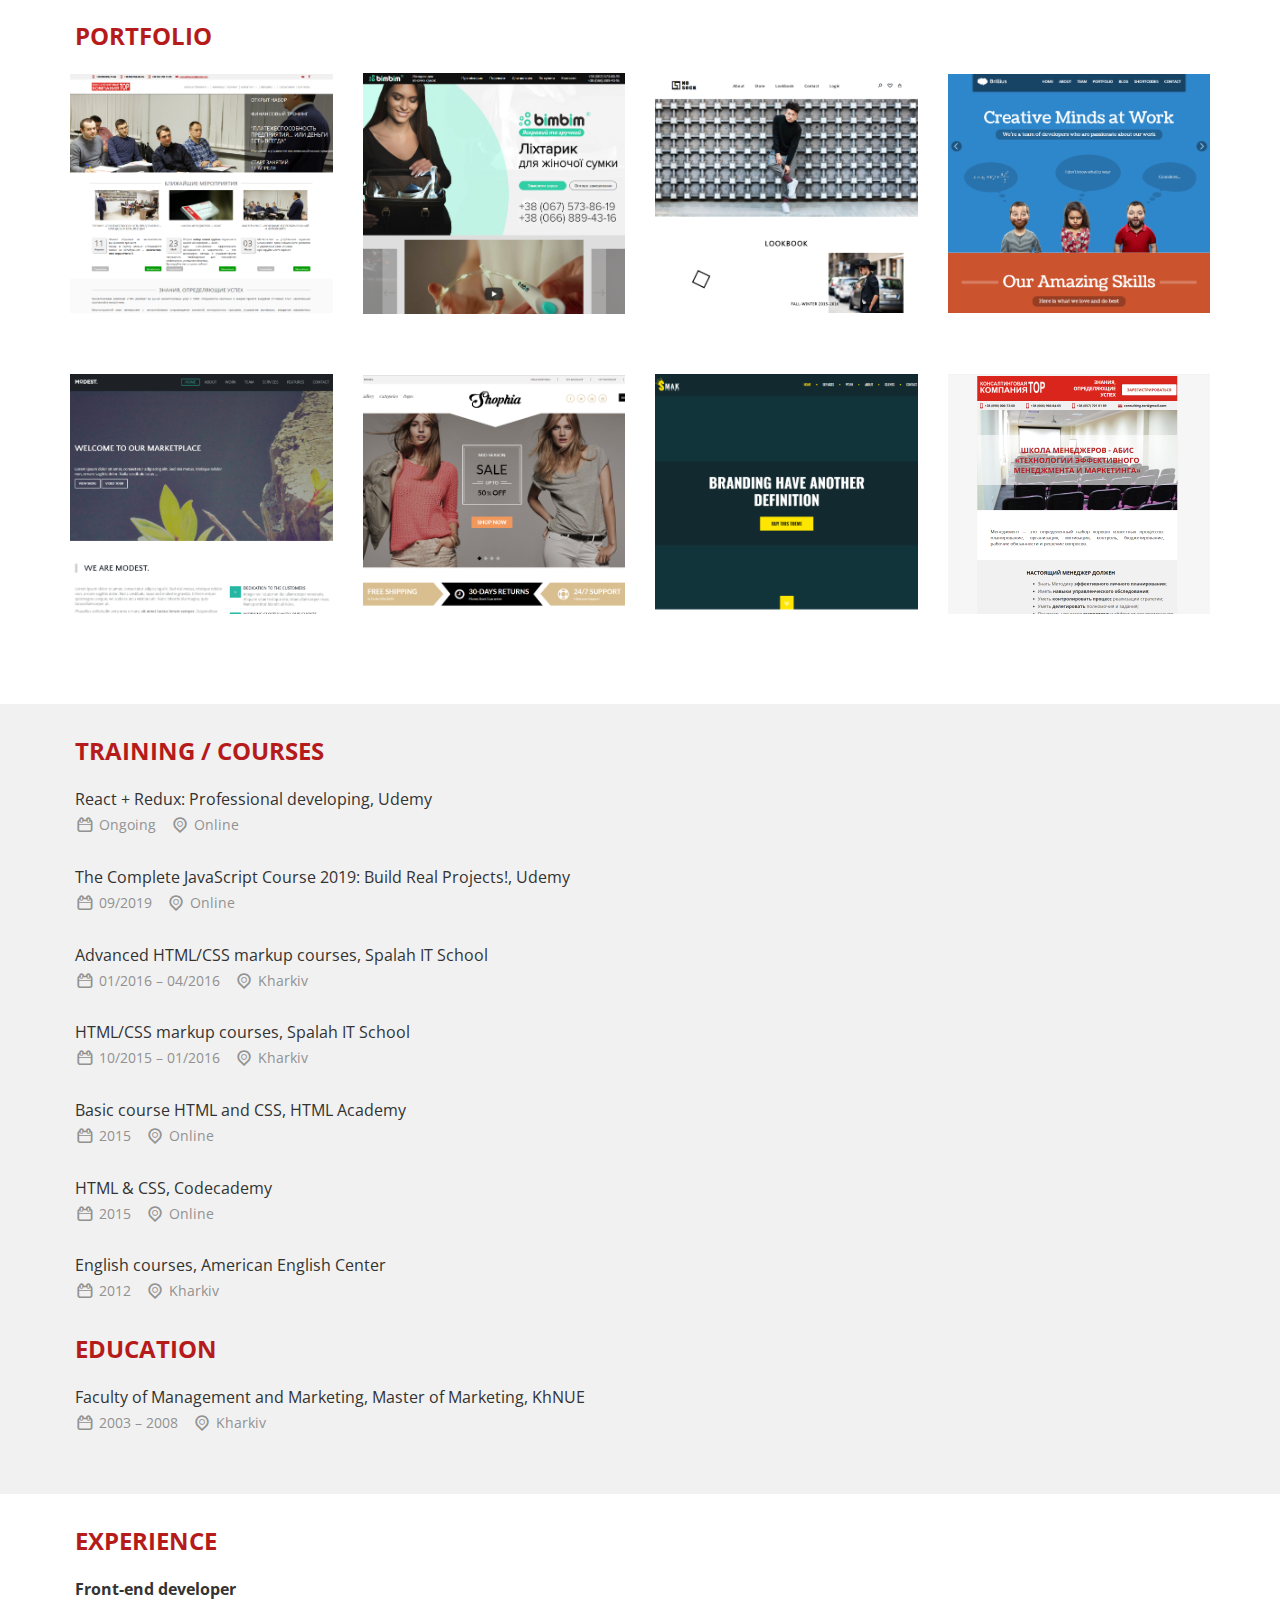
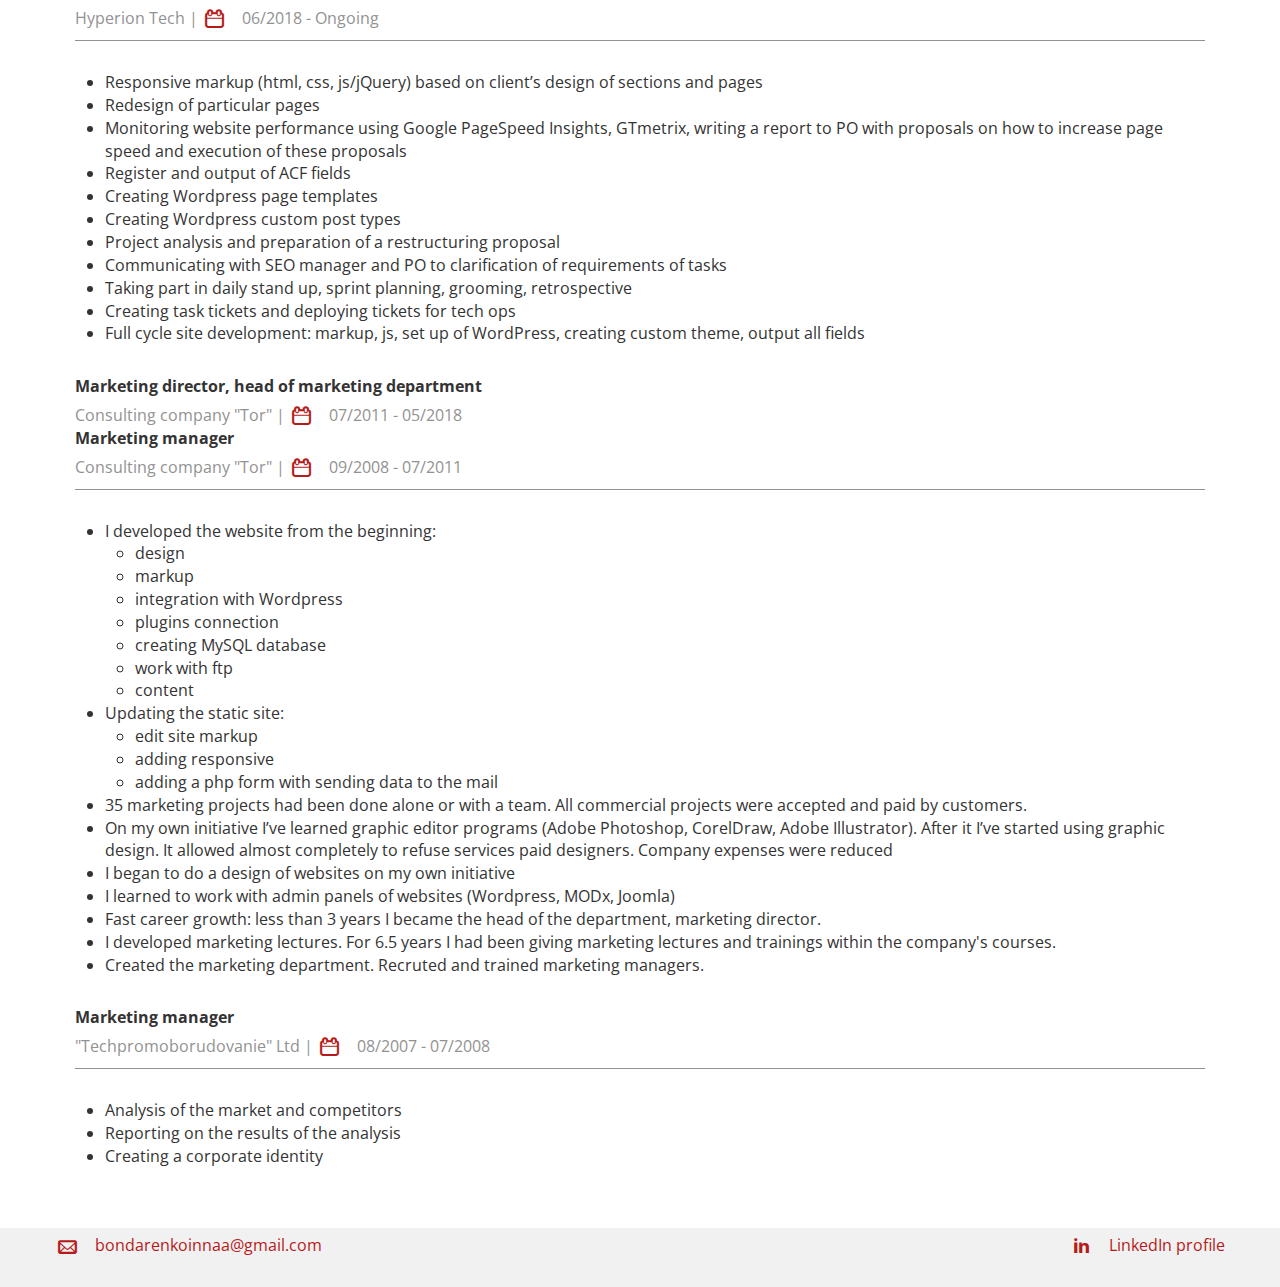
==== commit 5094ebe1: "changed cv 10/2019" ====
--- a/index.html
+++ b/index.html
@@ -1,7 +1,7 @@
 <!DOCTYPE html>
-<html lang="ru">
+<html lang="en">
 <head>
-	<title>HTML / CSS developer</title>
+	<title>Front-end developer</title>
 	<!-- <link rel="shortcut icon" href="<?php echo get_stylesheet_directory_uri(); ?>/favicon.png" /> -->
 	<meta charset="UTF-8">
 	<meta http-equiv="X-UA-Compatible" content="IE=edge">
@@ -25,19 +25,19 @@
 					</div>
 					<ul class="menu-main">
 						<li class="menu-item">
-							<a href="#about">Обо мне</a>
+							<a href="#about">About me</a>
 						</li>
 						<li class="menu-item">
-							<a href="#skills">Навыки</a>
+							<a href="#skills">Skills</a>
 						</li>
 						<li class="menu-item">
-							<a href="#portfolio">Портфолио</a>
+							<a href="#portfolio">Portfolio</a>
 						</li>
 						<li class="menu-item">
-							<a href="#education">Образование</a>
+							<a href="#education">Education</a>
 						</li>
 						<li class="menu-item">
-							<a href="#experience">Опыт</a>
+							<a href="#experience">Experience</a>
 						</li>
 					</ul>
 				</div>
@@ -49,106 +49,196 @@
 				<section id="about" class="section about">
 					<div class="block-holder">
 						<div class="block img-round">
-							<img class="img-main" src="images/photo3.jpg" alt="">
+							<img class="img-main" src="images/Inna-Bondarenko-20-08-18-07-01.jpg" alt="">
 						</div>
 						<div class="block">
-							<h1 class="section-title">Обо мне</h1>
-							<p class="name">Бондаренко Инна Андреевна</p>
-							<p><i class="icon icon-calender-outline"></i>18.11.1985</p>
-							<p><i class="icon icon-location-outline"></i>г. Харьков</p>
+							<h1 class="section-title">About me</h1>
+							<p class="name">Inna Bondarenko</p>
+							<p><i class="icon icon-social-linkedin"></i><a href="https://www.linkedin.com/in/inna-bondarenko-front-end-developer/">LinkedIn profile</a></p>
 							<p class="contacts"><a href="mailto:bondarenkoinnaa@gmail.com"><i class="icon icon-mail"></i>bondarenkoinnaa@gmail.com</a></p>
-							<a href="cv/Бондаренко Инна, резюме html-css developer.pdf" class="btn btn-primary" download>Скачать резюме</a>
+							<p><i class="icon icon-location-outline"></i>Kharkiv</p>
+							<a href="cv/Bondarenko_cv_front_end_developer.pdf" class="btn btn-primary" download>Download cv</a>
 						</div>
 					</div>
 					<div class="block-holder">
 						<div class="block">
-							<p><strong>Нравится создавать и видеть реализацию и результаты труда.</strong><br>С уважением отношусь к соблюдению сроков.</p>
-							<ul class="list">Я умею:
-								<li>самостоятельно и быстро обучаться</li>
-								<li>быть внимательной к деталям</li>
-								<li>работать в режиме многозадачности</li>
-								<li>быть стрессоустойчивой</li>
-								<li>общаться с клиентами</li>
-								<li>координировать работу</li>
-							</ul>
-							<p>Работала и самостоятельно, и в команде, под руководством руководителя и сама выступала в качестве руководителя команды. <br>Есть опыт формирования команды, распределения задач, контроля выполнения – могу с уверенностью написать, что я организованный человек.<br>Все коммерческие проекты, которые заходили, доведены до конца и все оплачены заказчиками. Нет ни одного неоплаченного или не завершенного проекта. </p>
+							<p>I am a front-end developer who is always pays attention
+								to details and result. I’m experienced with all stages of
+								the development cycle for dynamic web projects.</p><br>
+								<p>I’m self-motivated, detail oriented, proactive and fast
+									learning. Good team player.</p><br>
+								<p>I want to work in a stable company in a good team. I
+									have good organizational and communication skills.</p><br>
+								<p>Looking for a full-time office job in Kharkiv</p>
 						</div>
 					</div>
 				</section>
 				<section id="skills" class="section section-inverse">
-					<h1 class="section-title block">Навыки</h1>
+					<h1 class="section-title block">Skills</h1>
 					<div class="block-holder block">
 						<ul class="block-skills">
-							<li><i class="icon icon-checked"></i>HTML / HTML5</li>
-							<li><i class="icon icon-checked"></i>CSS / CSS3</li>
-							<li><i class="icon icon-checked"></i>JQUERY / JS</li>
-							<li><i class="icon icon-checked"></i>Sublime text 3</li>
-							<li><i class="icon icon-checked"></i>Bootstrap</li>
-							<li><i class="icon icon-checked"></i>Flexbox</li>
-							<li><i class="icon icon-checked"></i>SCSS, LESS</li>
-							<li><i class="icon icon-checked"></i>FileZilla</li>
-							<li><i class="icon icon-checked"></i>Git</li>
-							<li><i class="icon icon-checked"></i>Gulp</li>
-							<li><i class="icon icon-checked"></i>Prepros</li>
-							<li><i class="icon icon-checked"></i>SourceTree</li>
+							<li><i class="icon icon-checked"></i>Slicing / converting designs PSD into HTML5, CSS3</li>
+							<li><i class="icon icon-checked"></i>Experience developing responsive markup experience with Photoshop, Figma, Adobe XD</li>
+							<li><i class="icon icon-checked"></i>Experience with performance optimization tools such as Google PageSpeed Insights, GTmetrix</li>
+							<li><i class="icon icon-checked"></i>Optimizing websites for page speed and loading</li>
+							<li><i class="icon icon-checked"></i>Experience with WordPress CMS: markup implementation, custom themes implementation, adding/using plugins, registering and output of ACF fields, creating custom post types, content management, creating page templates of CMS WordPress</li>
+							<li><i class="icon icon-checked"></i>Basic knowledge and understanding of PHP</li>
+							<li><i class="icon icon-checked"></i>Experience with Unyson page builder</li>
+							<li><i class="icon icon-checked"></i>Experience with Agile Scrum Methodology</li>
+							<li><i class="icon icon-checked"></i>Cross-browser compatibility</li>
+							<li><i class="icon icon-checked"></i>Semantic code</li>
 						</ul>
-						<ul class="block-skills">
-							<li><i class="icon icon-checked"></i>Adobe Photoshop
-								<ul class="list">
-									<li>Нарезка макета для верстки</li>
-									<li>Корректировка макета дизайна</li>
-									<li>Дизайн (создан дизайн нескольких страниц сайтов)</li>
-									<li>Создание логотипов</li>
-									<li>Изготовление спрайтов</li>
+						<div class="block-skills-short">
+							<h4 class="block-skills-short-title">coding</h4>
+							<ul>
+								<li>HTML</li>
+								<li>HTML5</li>
+								<li>CSS</li>
+								<li>CSS3</li>
+								<li>SCSS</li>
+								<li>jQuery</li>
+								<li>JS</li>
+								<li>Flexbox</li>
+								<li>Bootstrap</li>
+								<li>PHP (basic)</li>
+								<li>Git</li>
+								<li>Gulp</li>
+								<li>Webpack (basic)</li>
+								<li>SourceTree</li>
+								<li>FileZilla</li>
+								<li>Prepros</li>
+							</ul>
+							<h4 class="block-skills-short-title">development environment</h4>
+							<ul>
+								<li>PHPstorm</li>
+								<li>Sublime text</li>
+							</ul>
+							<h4 class="block-skills-short-title">CMS</h4>
+							<ul>
+								<li>WordPress</li>
+								<li>MODx</li>
+								<li>Joomla</li>
+							</ul>
+							<h4 class="block-skills-short-title">hosting web-service</h4>
+							<ul>
+								<li>Github</li>
+								<li>Bitbucket</li>
+							</ul>
+						</div>
+						<div class="block-skills-short">
+							<h4 class="block-skills-short-title">design</h4>
+							<ul>
+								<li>Adobe Photoshop</li>
+								<li>Figma</li>
+								<li>Adobe XD</li>
+								<li>Adobe Illustrator</li>
+								<li>Corel Draw</li>
+							</ul>
+							<h4 class="block-skills-short-title">Languages</h4>
+							<div class="block-skills-short-lang">
+								<div class="block-skills-short-land-description">
+									<p>English</p>
+									<span class="description">Upper intermediate</span>
+								</div>
+								<ul class="bullets">
+									<li class="filled"></li>
+									<li class="filled"></li>
+									<li class="filled"></li>
+									<li class="filled"></li>
+									<li></li>
 								</ul>
-							</li>
-							<li><i class="icon icon-checked"></i>Corel Draw
-								<ul class="list">
-									<li>Создание логотипов</li>
-									<li>Дизайн рекламно-информационных материалов<br> (визитки, листовки, буклеты, brand book, плакаты и многое другое)</li>
+							</div>
+							<div class="block-skills-short-lang">
+								<div class="block-skills-short-land-description">
+									<p>Russian</p>
+									<span class="description">Native</span>
+								</div>
+								<ul class="bullets">
+									<li class="filled"></li>
+									<li class="filled"></li>
+									<li class="filled"></li>
+									<li class="filled"></li>
+									<li class="filled"></li>
 								</ul>
-							</li>
-							<li><i class="icon icon-checked"></i>Adobe Illustrator</li>
-						</ul>
-						<ul class="block-skills">Прочие навыки:
-							<li><i class="icon icon-checked"></i>валидная верстка</li>
-							<li><i class="icon icon-checked"></i>адаптивность</li>
-							<li><i class="icon icon-checked"></i>кроссбраузерность</li>
-							<li><i class="icon icon-checked"></i>семантический (логически структурированный) код</li>
-							<li><i class="icon icon-checked"></i>работа с CMS Wordpress, MODx, Joomla</li>
-							<li><i class="icon icon-checked"></i>блочная и табличная верстка</li>
-							<li><i class="icon icon-checked"></i>pixel perfect</li>
-							<li><i class="icon icon-checked"></i>использование нестандартных шрифтов (@font-face)</li>
-							<li><i class="icon icon-checked"></i>кастомные формы</li>
-						</ul>
-					</div>
-					<div class="block-holder">
-						<div class="block-center block">
-							<p>Разработан сайт с нуля на Wordpress (дизайн, верстка, интеграция с CMS, наполнение контентом, размещение на домене).<br>Английский язык – Intermediate</p>
-						</div>
-						
+							</div>
+							<div class="block-skills-short-lang">
+								<div class="block-skills-short-land-description">
+									<p>Ukrainian</p>
+									<span class="description">Advanced</span>
+								</div>
+								<ul class="bullets">
+									<li class="filled"></li>
+									<li class="filled"></li>
+									<li class="filled"></li>
+									<li class="filled"></li>
+									<li class="filled"></li>
+								</ul>
+							</div>
+						</div>
+<!--						<ul class="block-skills">-->
+<!--							<li><i class="icon icon-checked"></i>HTML / HTML5</li>-->
+<!--							<li><i class="icon icon-checked"></i>CSS / CSS3</li>-->
+<!--							<li><i class="icon icon-checked"></i>JQUERY / JS</li>-->
+<!--							<li><i class="icon icon-checked"></i>Sublime text 3</li>-->
+<!--							<li><i class="icon icon-checked"></i>Bootstrap</li>-->
+<!--							<li><i class="icon icon-checked"></i>Flexbox</li>-->
+<!--							<li><i class="icon icon-checked"></i>SCSS, LESS</li>-->
+<!--							<li><i class="icon icon-checked"></i>FileZilla</li>-->
+<!--							<li><i class="icon icon-checked"></i>Git</li>-->
+<!--							<li><i class="icon icon-checked"></i>Gulp</li>-->
+<!--							<li><i class="icon icon-checked"></i>Prepros</li>-->
+<!--							<li><i class="icon icon-checked"></i>SourceTree</li>-->
+<!--						</ul>-->
+<!--						<ul class="block-skills">-->
+<!--							<li><i class="icon icon-checked"></i>Adobe Photoshop-->
+<!--								<ul class="list">-->
+<!--									<li>Нарезка макета для верстки</li>-->
+<!--									<li>Корректировка макета дизайна</li>-->
+<!--									<li>Дизайн (создан дизайн нескольких страниц сайтов)</li>-->
+<!--									<li>Создание логотипов</li>-->
+<!--									<li>Изготовление спрайтов</li>-->
+<!--								</ul>-->
+<!--							</li>-->
+<!--							<li><i class="icon icon-checked"></i>Corel Draw-->
+<!--								<ul class="list">-->
+<!--									<li>Создание логотипов</li>-->
+<!--									<li>Дизайн рекламно-информационных материалов<br> (визитки, листовки, буклеты, brand book, плакаты и многое другое)</li>-->
+<!--								</ul>-->
+<!--							</li>-->
+<!--							<li><i class="icon icon-checked"></i>Adobe Illustrator</li>-->
+<!--						</ul>-->
+<!--						<ul class="block-skills">Прочие навыки:-->
+<!--							<li><i class="icon icon-checked"></i>валидная верстка</li>-->
+<!--							<li><i class="icon icon-checked"></i>адаптивность</li>-->
+<!--							<li><i class="icon icon-checked"></i>кроссбраузерность</li>-->
+<!--							<li><i class="icon icon-checked"></i>семантический (логически структурированный) код</li>-->
+<!--							<li><i class="icon icon-checked"></i>работа с CMS Wordpress, MODx, Joomla</li>-->
+<!--							<li><i class="icon icon-checked"></i>блочная и табличная верстка</li>-->
+<!--							<li><i class="icon icon-checked"></i>pixel perfect</li>-->
+<!--							<li><i class="icon icon-checked"></i>использование нестандартных шрифтов (@font-face)</li>-->
+<!--							<li><i class="icon icon-checked"></i>кастомные формы</li>-->
+<!--						</ul>-->
 					</div>
 				</section>
 				<section id="portfolio" class="section">
 					<div class="block-title block">
-						<h1 class="section-title">Портфолио</h1>
+						<h1 class="section-title">Portfolio</h1>
 					</div>
 					<div class="block-holder">
 						<div class="portfolio-item">
 							<img src="images/tor-example3.png" class="img-responsive" width="330" alt="Example 1" />
 							<div class="caption">
-								<h4>Сайт консалтинговой компании</h4>
-								<div class="text">
-								  <p>Разработан сайт «с нуля»:</p>
-									<ul>
-										<li>дизайн</li>
-										<li>верстка</li>
-										<li>установка Wordpress и шаблона</li>
-										<li>программирование (php)</li>
-										<li>подключение плагинов</li>
-										<li>создание базы MySQl</li>
-										<li>работа через ftp</li>
-										<li>создание и наполнение контентом</li>
+								<h4>Consulting company site</h4>
+								<div class="text">
+									<ul>
+										<li>design</li>
+										<li>markup</li>
+										<li>integration with WordPress</li>
+										<li>implementation (php)</li>
+										<li>plugins connection</li>
+										<li>creating MySQL database</li>
+										<li>work with ftp</li>
+										<li>content</li>
 									</ul>
 								</div>
 								<a class="portfolio-link" href="http://tor-company.com.ua/" target="_blank" title="View More">View More</a>
@@ -157,13 +247,13 @@
 						<div class="portfolio-item">
 							<img src="images/bimbim-example3.png" class="img-responsive" width="330" alt="Example 1" />
 							<div class="caption">
-								<h4>Лендинг</h4>
-								<div class="text">
-								  <p>Доработка сайта</p>
-									<ul>
-										<li>доработка верстки - приведение к адаптивности</li>
-										<li>добавление формы отправки данных на почту</li>
-										<li>наполнение дополнительным контентом</li>
+								<h4>Landing</h4>
+								<div class="text">
+								  <p>Site revision</p>
+									<ul>
+										<li>Markup revision - adding responsive</li>
+										<li>Adding sending form</li>
+										<li>Adding content</li>
 									</ul>
 								</div>
 								<a class="portfolio-link" href="http://bimbim.ua/" target="_blank" title="View More">View More</a>
@@ -172,11 +262,11 @@
 						<div class="portfolio-item">
 							<img src="images/nosock-example.png" class="img-responsive" width="330" alt="Example 1" />
 							<div class="caption">
-								<h4>Выпускной проект верстки</h4>
-								<div class="text">
-									<ul>
-										<li>верстка</li>
-										<li>подключение плагинов</li>
+								<h4>Graduation markup project</h4>
+								<div class="text">
+									<ul>
+										<li>markup</li>
+										<li>plugins connection</li>
 									</ul>
 								</div>
 								<a class="portfolio-link" href="projects/nosock/nosock.html" target="_blank" title="View More">View More</a>
@@ -185,11 +275,11 @@
 						<div class="portfolio-item">
 							<img src="images/brillius-example.png" class="img-responsive" width="330" alt="Example 1" />
 							<div class="caption">
-								<h4>Выпускной проект верстки</h4>
-								<div class="text">
-									<ul>
-										<li>верстка</li>
-										<li>подключение плагинов</li>
+								<h4>Graduation markup project</h4>
+								<div class="text">
+									<ul>
+										<li>markup</li>
+										<li>plugins connection</li>
 									</ul>
 								</div>
 								<a class="portfolio-link" href="projects/brillius/brillius.html" target="_blank" title="View More">View More</a>
@@ -200,11 +290,11 @@
 						<div class="portfolio-item">
 							<img src="images/modest-example.png" class="img-responsive" width="330" alt="Example 1" />
 							<div class="caption">
-								<h4>Учебный проект</h4>
-								<div class="text">
-									<ul>
-										<li>верстка</li>
-										<li>подключение плагинов</li>
+								<h4>Training project</h4>
+								<div class="text">
+									<ul>
+										<li>markup</li>
+										<li>plugins connection</li>
 									</ul>
 								</div>
 								<a class="portfolio-link" href="projects/modest/modest.html" target="_blank" title="View More">View More</a>
@@ -213,11 +303,11 @@
 						<div class="portfolio-item">
 							<img src="images/shophia-example.png" class="img-responsive" width="330" alt="Example 1" />
 							<div class="caption">
-								<h4>Учебный проект</h4>
-								<div class="text">
-									<ul>
-										<li>верстка</li>
-										<li>подключение плагинов</li>
+								<h4>Training project</h4>
+								<div class="text">
+									<ul>
+										<li>markup</li>
+										<li>plugins connection</li>
 									</ul>
 								</div>
 								<a class="portfolio-link" href="projects/shophia/shophia.html" target="_blank" title="View More">View More</a>
@@ -226,11 +316,11 @@
 						<div class="portfolio-item">
 							<img src="images/smak-example.png" class="img-responsive" width="330" alt="Example 1" />
 							<div class="caption">
-								<h4>Учебный проект</h4>
-								<div class="text">
-									<ul>
-										<li>верстка</li>
-										<li>подключение плагинов</li>
+								<h4>Training project</h4>
+								<div class="text">
+									<ul>
+										<li>markup</li>
+										<li>plugins connection</li>
 									</ul>
 								</div>
 								<a class="portfolio-link" href="projects/smak/smak.html" target="_blank" title="View More">View More</a>
@@ -239,13 +329,7 @@
 						<div class="portfolio-item">
 							<img src="images/email-example2.png" class="img-responsive" width="330" alt="Example 1" />
 							<div class="caption">
-								<h4>Верстка email</h4>
-								<div class="text">
-									<ul>
-										<li>верстка</li>
-										<li>подключение плагинов</li>
-									</ul>
-								</div>
+								<h4>Email markup</h4>
 								<a class="portfolio-link" href="projects/email/email-school.html" target="_blank" title="View More">View More</a>
 							</div>
 						</div>
@@ -254,90 +338,177 @@
 				</section>
 				<section id="education" class="section section-inverse">
 					<div class="block-title block">
-						<h1 class="section-title">Образование</h1>
+						<h1 class="section-title">Training / Courses</h1>
 					</div>
 					<div class="block">
 						<div class="block-education">
-							<p>Курсы Advanced HTML/CSS, Spalah IT School</p>
-							<span>янв. 2016 – апр. 2016</span>
-						</div>
-						<div class="block-education">
-							<p>Курсы HTML/CSS верстка, Spalah IT School<br>«Базовый курс HTML и CSS»</p>
-							<span>окт. 2015 – янв. 2016</span>
-						</div>
-						<div class="block-education">
-							<p>Онлайн курсы HTML Academy</p>
-							<span>2015</span>
-						</div>
-						<div class="block-education">
-							<p>Онлайн курсы Codecademy<br>«HTML & CSS»</p>
-							<span>2015</span>
-						</div>
-						<div class="block-education">
-							<p>Курсы английского языка American English Center</p>
-							<span>2012</span>
-						</div>
-						<div class="block-education">
-							<p>ХНЭУ, факультет Менеджмента и Маркетинга, магистр по маркетингу</p>
-							<span>2003 – 2008</span>
+							<p>React + Redux: Professional developing, Udemy</p>
+							<span>
+								<i class="icon icon-calender-outline"></i>
+								<span>Ongoing</span>
+							</span>
+							<span>
+								<i class="icon icon-location-outline"></i>
+								<span>Online</span>
+							</span>
+						</div>
+						<div class="block-education">
+							<p>The Complete JavaScript Course 2019: Build Real Projects!, Udemy</p>
+							<span>
+								<i class="icon icon-calender-outline"></i>
+								<span>09/2019</span>
+							</span>
+							<span>
+								<i class="icon icon-location-outline"></i>
+								<span>Online</span>
+							</span>
+						</div>
+						<div class="block-education">
+							<p>Advanced HTML/CSS markup courses, Spalah IT School</p>
+							<span>
+								<i class="icon icon-calender-outline"></i>
+								<span>01/2016 – 04/2016</span>
+							</span>
+							<span>
+								<i class="icon icon-location-outline"></i>
+								<span>Kharkiv</span>
+							</span>
+						</div>
+						<div class="block-education">
+							<p>HTML/CSS markup courses, Spalah IT School</p>
+							<span>
+								<i class="icon icon-calender-outline"></i>
+								<span>10/2015 – 01/2016</span>
+							</span>
+							<span>
+								<i class="icon icon-location-outline"></i>
+								<span>Kharkiv</span>
+							</span>
+						</div>
+						<div class="block-education">
+							<p>Basic course HTML and CSS, HTML Academy</p>
+							<span>
+								<i class="icon icon-calender-outline"></i>
+								<span>2015</span>
+							</span>
+							<span>
+								<i class="icon icon-location-outline"></i>
+								<span>Online</span>
+							</span>
+						</div>
+						<div class="block-education">
+							<p>HTML & CSS, Codecademy</p>
+							<span>
+								<i class="icon icon-calender-outline"></i>
+								<span>2015</span>
+							</span>
+							<span>
+								<i class="icon icon-location-outline"></i>
+								<span>Online</span>
+							</span>
+						</div>
+						<div class="block-education">
+							<p>English courses, American English Center</p>
+							<span>
+								<i class="icon icon-calender-outline"></i>
+								<span>2012</span>
+							</span>
+							<span>
+								<i class="icon icon-location-outline"></i>
+								<span>Kharkiv</span>
+							</span>
+						</div>
+					</div>
+					<div class="block-title block">
+						<h1 class="section-title">Education</h1>
+					</div>
+					<div class="block">
+						<div class="block-education">
+							<p>Faculty of Management and Marketing, Master of Marketing, KhNUE</p>
+							<span>
+								<i class="icon icon-calender-outline"></i>
+								<span>2003 – 2008</span>
+							</span>
+							<span>
+								<i class="icon icon-location-outline"></i>
+								<span>Kharkiv</span>
+							</span>
 						</div>
 					</div>
 				</section>
 				
 				<section id="experience" class="section">
 					<div class="block-title block">
-						<h1 class="section-title">Опыт</h1>
+						<h1 class="section-title">Experience</h1>
 					</div>
 					<div class="block-work block">
 						<div class="block-heading">
-							<h2>Зам. директора по маркетингу, руководитель отдела маркетинга</h2>
-							<p>Консалтинговая компания / сент. 2008 – наст. вр.</p>
+							<h2>Front-end developer</h2>
+							<p>Hyperion Tech | <i class="icon icon-calender-outline"></i>06/2018 - Ongoing</p>
 						</div>
 						<div class="block-description">
-							<h3>Достижения в front-end</h3>
-							<ul>
-								<li>
-									<ul class="list">Разработан сайт «с нуля»:
-										<li>дизайн</li>
-										<li>верстка</li>
-										<li>интеграция с Wordpress</li>
-										<li>подключение плагинов</li>
-										<li>создание базы MySQl</li>
-										<li>работа через ftp</li>
-										<li>создание и наполнение контентом</li>
-									</ul>
-								</li>
-								<li>
-									<ul class="list">Доработки статического сайта:
-										<li>правки верстки сайта</li>
-										<li>приведение к адаптивности</li>
-										<li>добавление формы php с отправкой данных на почту</li>
-									</ul>
-								</li>
-							</ul>
-							
-							<h3>Достижения в целом</h3>
 							<ul class="list">
-								<li>Реализовано более 35 маркетинговых проектов в составе команды и самостоятельно. Все проекты приняты заказчиками и оплачены</li>
-								<li>По собственной инициативе самостоятельно изучила графические редакторы (Adobe Photoshop, Corel Draw, Adobe Illustrator) и занялась графическим дизайном, что позволило практически полностью отказаться от услуг оплачиваемых дизайнеров, вследствие чего были снижены расходы компании</li>
-								<li>Начала разработку дизайна страниц сайтов по собственной инициативе</li>
-								<li>Самостоятельно обучилась работать с админками сайтов</li>
-								<li>Быстрый карьерный рост: менее чем через 3 года стала руководителем отдела, заместителем директора</li>
-								<li>Разработала лекции по маркетингу. В течение 7 лет провожу лекции по маркетингу и тренинги в рамках курсов компании</li>
+								<li>Responsive markup (html, css, js/jQuery) based on client’s design of sections and pages</li>
+								<li>Redesign of particular pages</li>
+								<li>Monitoring website performance using Google PageSpeed Insights, GTmetrix, writing a report to PO with proposals on how to increase page speed and execution of these proposals</li>
+								<li>Register and output of ACF fields</li>
+								<li>Creating Wordpress page templates</li>
+								<li>Creating Wordpress custom post types</li>
+								<li>Project analysis and preparation of a restructuring proposal</li>
+								<li>Communicating with SEO manager and PO to clarification of requirements of tasks</li>
+								<li>Taking part in daily stand up, sprint planning, grooming, retrospective</li>
+								<li>Creating task tickets and deploying tickets for tech ops</li>
+								<li>Full cycle site development: markup, js, set up of WordPress, creating custom theme, output all fields</li>
 							</ul>
 						</div>
 					</div>
 					<div class="block-work block">
 						<div class="block-heading">
-							<h2>Маркетолог</h2>
-							<p>ООО НПФ «Техпромоборудование» / авг. 2007 – июль 2008</p>
+							<h2>Marketing director, head of marketing department</h2>
+							<p>Consulting company "Tor" | <i class="icon icon-calender-outline"></i>07/2011 - 05/2018</p>
+							<h2>Marketing manager</h2>
+							<p>Consulting company "Tor" | <i class="icon icon-calender-outline"></i>09/2008 - 07/2011</p>
 						</div>
 						<div class="block-description">
-							<h3>Должностные обязанности:</h3>
 							<ul class="list">
-								<li>Изучение и анализ рынка и конкурентов</li>
-								<li>Формирование отчетов по результатам анализа</li>
-								<li>Создание фирменного стиля</li>
+								<li>I developed the website from the beginning:
+									<ul>
+										<li>design</li>
+										<li>markup</li>
+										<li>integration with Wordpress</li>
+										<li>plugins connection</li>
+										<li>creating MySQL database</li>
+										<li>work with ftp</li>
+										<li>content</li>
+									</ul>
+								</li>
+								<li>Updating the static site:
+									<ul>
+										<li>edit site markup</li>
+										<li>adding responsive</li>
+										<li>adding a php form with sending data to the mail</li>
+									</ul>
+								</li>
+								<li>35 marketing projects had been done alone or with a team. All commercial projects were accepted and paid by customers.</li>
+								<li>On my own initiative I’ve learned graphic editor programs (Adobe Photoshop, CorelDraw, Adobe Illustrator). After it I’ve started using graphic design. It allowed almost completely to refuse services paid designers. Company expenses were reduced</li>
+								<li>I began to do a design of websites on my own initiative</li>
+								<li>I learned to work with admin panels of websites (Wordpress, MODx, Joomla)</li>
+								<li>Fast career growth: less than 3 years I became the head of the department, marketing director.</li>
+								<li>I developed marketing lectures. For 6.5 years I had been giving marketing lectures and trainings within the company's courses.</li>
+								<li>Created the marketing department. Recruted and trained marketing managers.</li>
+							</ul>
+						</div>
+					</div>
+					<div class="block-work block">
+						<div class="block-heading">
+							<h2>Marketing manager</h2>
+							<p>"Techpromoborudovanie" Ltd | <i class="icon icon-calender-outline"></i>08/2007 - 07/2008</p>
+						</div>
+						<div class="block-description">
+							<ul class="list">
+								<li>Analysis of the market and competitors</li>
+								<li>Reporting on the results of the analysis</li>
+								<li>Creating a corporate identity</li>
 							</ul>
 						</div>
 					</div>
@@ -349,6 +520,7 @@
             <div class="container">
 				<div class="block-holder">
 					<p class="contacts"><a href="mailto:bondarenkoinnaa@gmail.com"><i class="icon icon-mail"></i>bondarenkoinnaa@gmail.com</a></p>
+					<p class="contacts"><a href="https://www.linkedin.com/in/inna-bondarenko-front-end-developer/"><i class="icon icon-social-linkedin"></i>LinkedIn profile</a></p>
 				</div>
             </div>
         </footer>
--- a/css/style.css
+++ b/css/style.css
@@ -55,45 +55,58 @@
 }
 
 @font-face {
-  font-family: 'icomoon';
-  src: url("../fonts/icomoon.eot?pi9prv");
-  src: url("../fonts/icomoon.eot?pi9prv#iefix") format("embedded-opentype"), url("../fonts/icomoon.ttf?pi9prv") format("truetype"), url("../fonts/icomoon.woff?pi9prv") format("woff"), url("../fonts/icomoon.svg?pi9prv#icomoon") format("svg");
-  font-weight: normal;
-  font-style: normal;
+    font-family: 'icomoon';
+    src:  url('../fonts/icomoon.eot?whrmi2');
+    src:  url('../fonts/icomoon.eot?whrmi2#iefix') format('embedded-opentype'),
+    url('../fonts/icomoon.ttf?whrmi2') format('truetype'),
+    url('../fonts/icomoon.woff?whrmi2') format('woff'),
+    url('../fonts/icomoon.svg?whrmi2#icomoon') format('svg');
+    font-weight: normal;
+    font-style: normal;
+    font-display: block;
 }
 
 [class^="icon-"], [class*=" icon-"] {
-  /* use !important to prevent issues with browser extensions that change fonts */
-  font-family: 'icomoon' !important;
-  speak: none;
-  font-style: normal;
-  font-weight: normal;
-  font-variant: normal;
-  text-transform: none;
-  line-height: 1;
-  /* Better Font Rendering =========== */
-  -webkit-font-smoothing: antialiased;
-  -moz-osx-font-smoothing: grayscale;
-}
-
+    /* use !important to prevent issues with browser extensions that change fonts */
+    font-family: 'icomoon' !important;
+    speak: none;
+    font-style: normal;
+    font-weight: normal;
+    font-variant: normal;
+    text-transform: none;
+    line-height: 1;
+
+    /* Better Font Rendering =========== */
+    -webkit-font-smoothing: antialiased;
+    -moz-osx-font-smoothing: grayscale;
+}
+
+.icon-phone:before {
+    content: "\e905";
+}
+.icon-social-facebook:before {
+    content: "\e906";
+}
+.icon-social-skype:before {
+    content: "\e907";
+}
+.icon-social-linkedin:before {
+    content: "\e908";
+}
 .icon-location-outline:before {
-  content: "\e904";
-}
-
+    content: "\e904";
+}
 .icon-input-checked:before {
-  content: "\e900";
-}
-
+    content: "\e900";
+}
 .icon-mail:before {
-  content: "\e902";
-}
-
+    content: "\e902";
+}
 .icon-pin-outline:before {
-  content: "\e901";
-}
-
+    content: "\e901";
+}
 .icon-calender-outline:before {
-  content: "\e903";
+    content: "\e903";
 }
 
 html {
@@ -131,7 +144,7 @@
 
 a:hover, a:focus {
   color: #b61b1b;
-  text-decoration: underline;
+  text-decoration: none;
 }
 
 a:focus {
@@ -337,15 +350,15 @@
 }
 
 .img-round {
-  width: 300px;
-  height: 300px;
+  width: 250px;
+  height: 250px;
   -webkit-border-radius: 50%;
           border-radius: 50%;
   overflow: hidden;
 }
 
 .img-main {
-  width: 300px;
+  width: 250px;
   margin: 0 -20px;
 }
 
@@ -381,10 +394,17 @@
 .block-education {
   margin-bottom: 30px;
 }
+.block-education .icon {
+    color: #929292;
+    font-size: 20px;
+    padding-right: 0;
+    top: 3px;
+}
 
 .block-education span {
   font-size: 14px;
   color: #929292;
+    margin-right: 5px;
 }
 
 .block-heading {
@@ -400,7 +420,42 @@
 .block-skills {
   width: 100%;
 }
-
+.block-skills-short {
+    max-width: 535px;
+    margin: 0 10px;
+}
+.block-skills-short-title {
+    text-transform: uppercase;
+    color: #b61b1b;
+    margin-bottom: 20px;
+}
+.block-skills-short ul {
+    margin-bottom: 30px;
+}
+.block-skills-short li {
+    display: inline-block;
+    border-bottom: 1px solid #ccc;
+    padding: 3px 10px;
+    margin: 0 10px 5px 0;
+}
+.block-skills-short-lang {
+    display: flex;
+    justify-content: space-between;
+    align-items: center;
+    border-bottom: 1px dashed #ccc;
+    padding: 10px 0;
+    min-height: 65px;
+}
+.block-skills-short-lang .description {
+    color: #ccc;
+    font-size: 12px;
+}
+.block-skills-short-lang:last-child {
+    border-bottom: 1px dashed transparent;
+}
+.block-skills-short-lang ul {
+    margin: 0;
+}
 .block-skills li {
   position: relative;
   padding: 7px 10px 7px 35px;
@@ -415,7 +470,20 @@
 .block-skills .list li {
   padding: 0;
 }
-
+.bullets {
+    display: inline-block;
+}
+.bullets li {
+    width: 15px;
+    height: 15px;
+    background: #ccc;
+    border-radius: 50%;
+    margin: 0 2px;
+    padding: 0;
+}
+.bullets li.filled {
+    background: #b61b1b;
+}
 .block-center {
   text-align: center;
   width: 100%;
@@ -515,24 +583,24 @@
           justify-content: space-between;
   z-index: 2;
   opacity: 0;
-  padding: 0 15px;
+  padding: 0 5px;
   -webkit-box-sizing: border-box;
      -moz-box-sizing: border-box;
           box-sizing: border-box;
 }
 
 .portfolio-item .caption h4 {
-  margin: 20px 0 0;
-  font-size: 16px;
+  margin: 5px 0 0;
+  font-size: 12px;
   font-weight: 600;
   text-transform: uppercase;
-  padding-bottom: 20px;
+  padding-bottom: 15px;
 }
 
 .portfolio-item .caption h4:before, .portfolio-item .caption h4:after {
   content: "";
   display: block;
-  height: 2px;
+  height: 1px;
   position: absolute;
   left: 0;
   right: 0;
@@ -542,12 +610,12 @@
 
 .portfolio-item .caption h4:before {
   width: 40px;
-  bottom: 10px;
+  bottom: 8px;
 }
 
 .portfolio-item .caption h4:after {
   width: 20px;
-  bottom: 5px;
+  bottom: 4px;
 }
 
 .portfolio-item .caption h4, .portfolio-item .caption .text, .portfolio-item .caption a {
@@ -562,44 +630,51 @@
 }
 
 .portfolio-item .caption .text {
-  font-size: 14px;
-}
-
-.portfolio-item:hover .caption {
-  opacity: 1;
-  -webkit-transition: all 0.5s linear 0s;
-       -o-transition: all 0.5s linear 0s;
-          transition: all 0.5s linear 0s;
-}
-
-.portfolio-item:hover .caption h4, .portfolio-item:hover .caption .text, .portfolio-item:hover .caption a {
-  -webkit-transform: scale(1);
-      -ms-transform: scale(1);
-       -o-transform: scale(1);
-          transform: scale(1);
-  opacity: 1;
-}
-
-.portfolio-link {
-  border: 2px solid #fff;
-  -webkit-border-radius: 5px;
-          border-radius: 5px;
-  padding: 5px 15px;
-  color: #fff;
-  font-weight: bold;
-  margin: 20px 0;
-}
-
-.portfolio-link:visited, .portfolio-link:focus {
-  color: #fff;
-  text-decoration: none;
-}
-
-.portfolio-link:hover {
-  background: #fff;
-  color: #b61b1b;
-  text-decoration: none;
-}
+  font-size: 12px;
+}
+.portfolio-item .caption .text li {
+    display: inline-block;
+}
+
+@media screen and (min-width: 992px) {
+    .portfolio-item:hover .caption {
+        opacity: 1;
+        -webkit-transition: all 0.5s linear 0s;
+        -o-transition: all 0.5s linear 0s;
+        transition: all 0.5s linear 0s;
+    }
+
+    .portfolio-item:hover .caption h4, .portfolio-item:hover .caption .text, .portfolio-item:hover .caption a {
+        -webkit-transform: scale(1);
+        -ms-transform: scale(1);
+        -o-transform: scale(1);
+        transform: scale(1);
+        opacity: 1;
+    }
+    .portfolio-link {
+        border: 1px solid #fff;
+        -webkit-border-radius: 5px;
+        border-radius: 5px;
+        padding: 5px 15px;
+        color: #fff;
+        font-weight: bold;
+        margin: 4px 0 10px;
+        font-size: 13px;
+    }
+
+    .portfolio-link:visited, .portfolio-link:focus {
+        color: #fff;
+        text-decoration: none;
+    }
+
+    .portfolio-link:hover {
+        background: #fff;
+        color: #b61b1b;
+        text-decoration: none;
+    }
+}
+
+
 
 .icon {
   color: #b61b1b;
@@ -614,22 +689,28 @@
   font-size: 30px;
   top: 7px;
 }
-
+.section.about {
+    align-items: center;
+}
 .about .block-holder {
   -webkit-box-pack: center;
   -webkit-justify-content: center;
      -moz-box-pack: center;
       -ms-flex-pack: center;
           justify-content: center;
+  max-width: 75%;
 }
 
 .list {
-  padding: 30px 0;
+  padding: 10px 0 30px;
 }
 
 .list li {
   list-style: disc;
   margin-left: 30px;
+}
+.list ul li {
+    list-style: circle;
 }
 
 .popup {
@@ -692,7 +773,8 @@
     display: block;
   }
   .block-skills {
-    width: 30%;
+    width: 55%;
+      margin-right: 10px;
   }
   .portfolio-item {
     width: 330px;
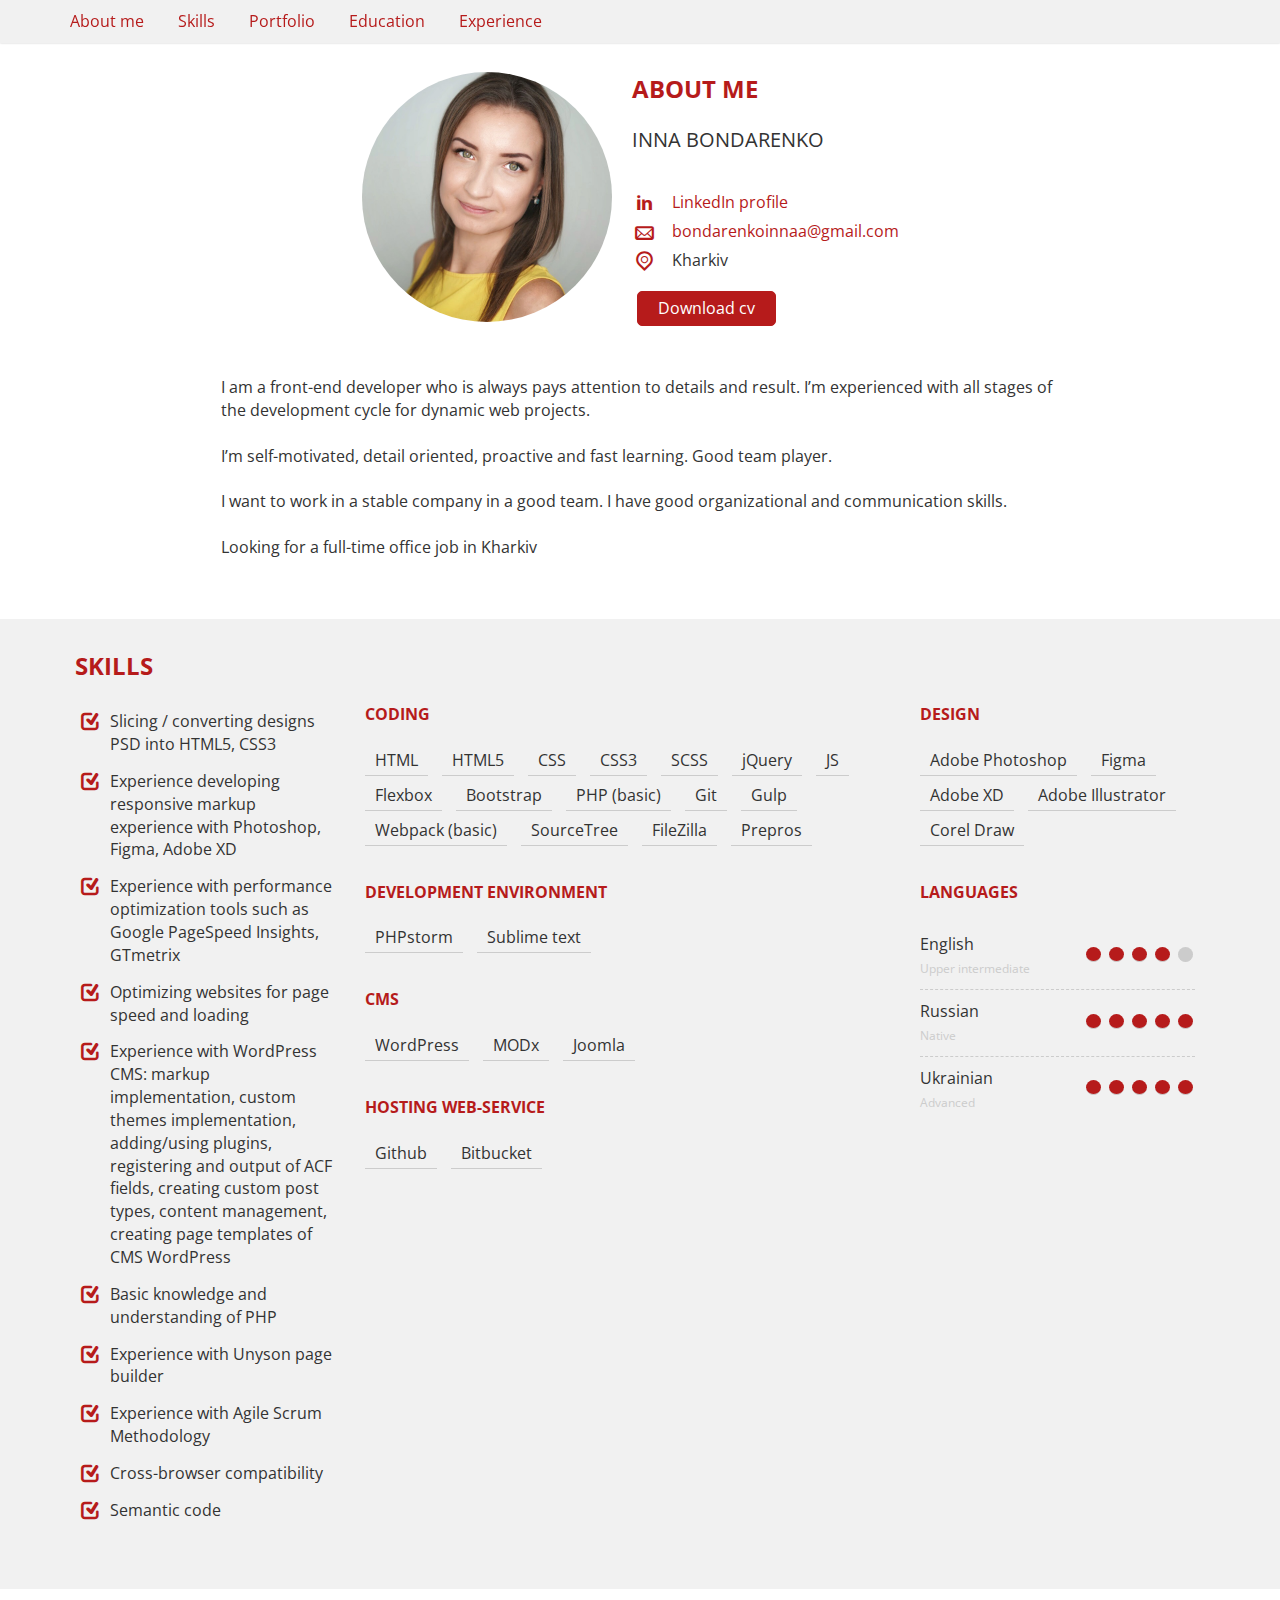
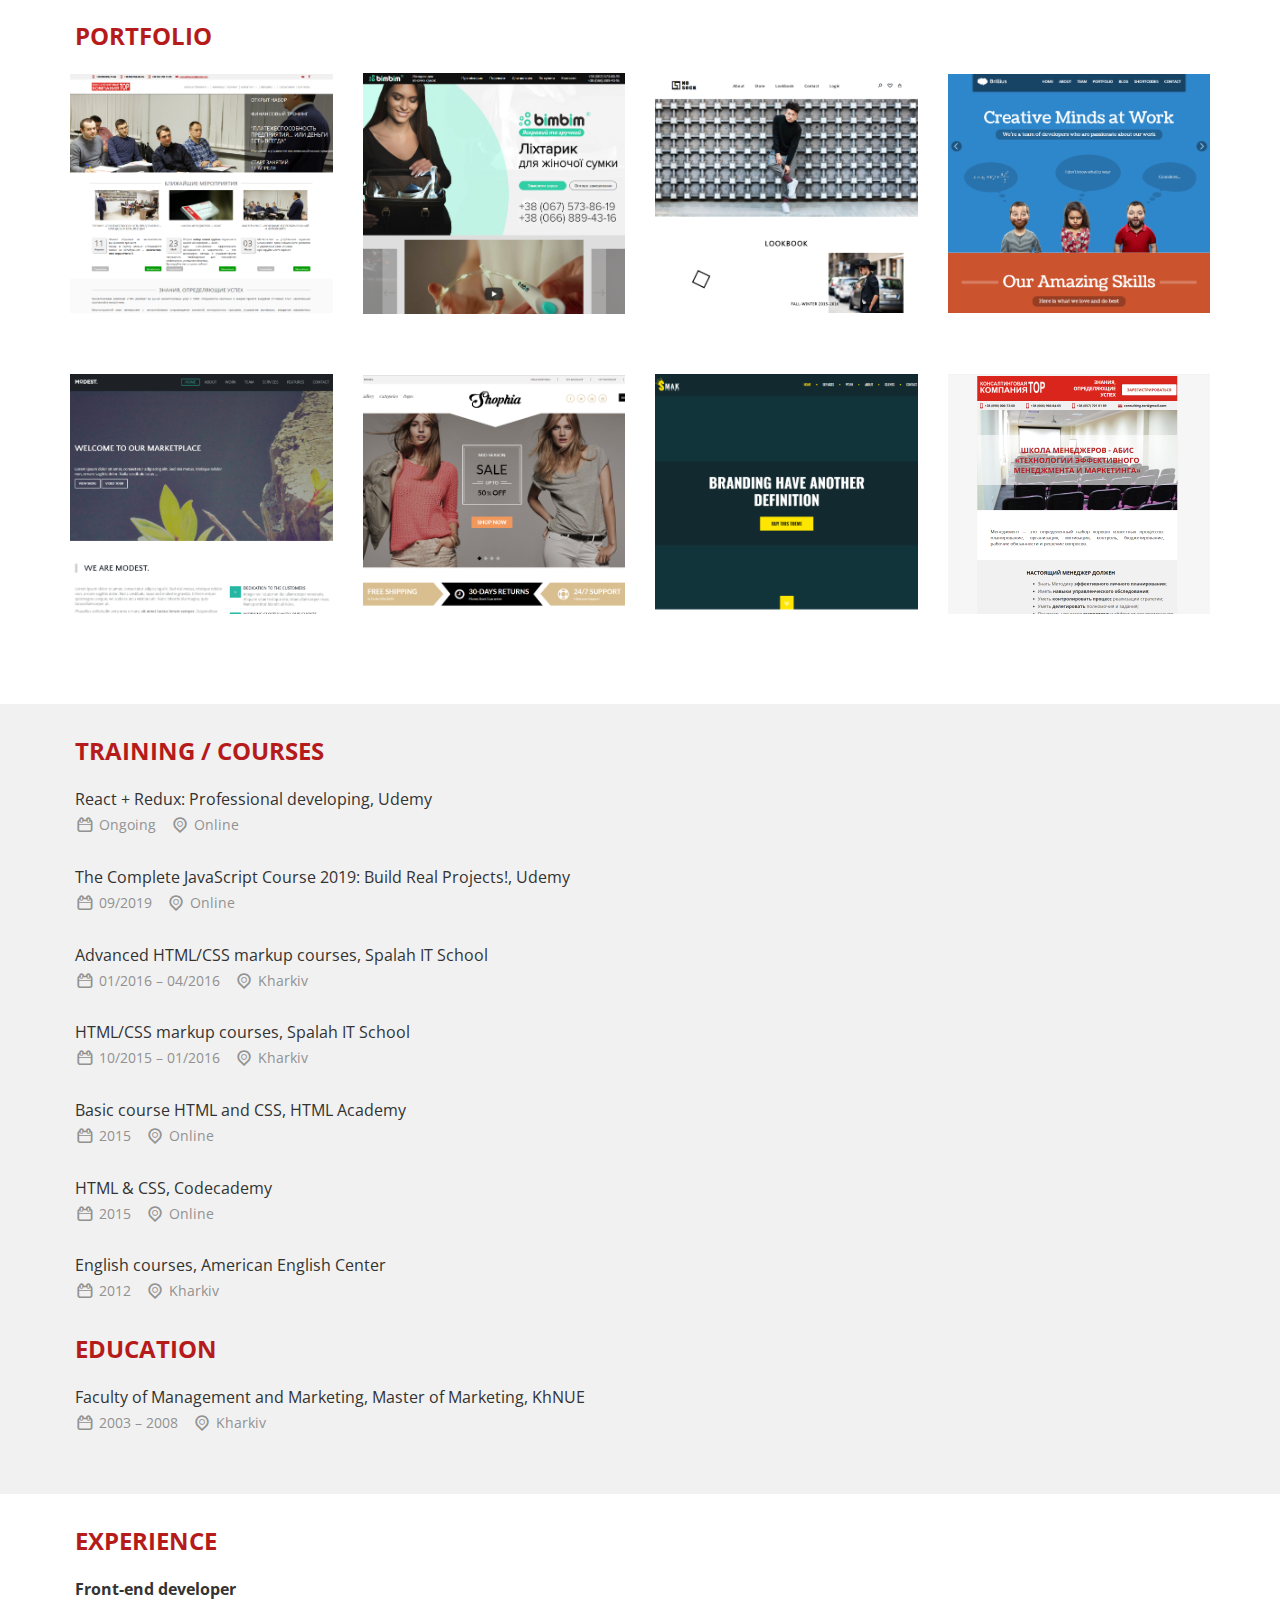
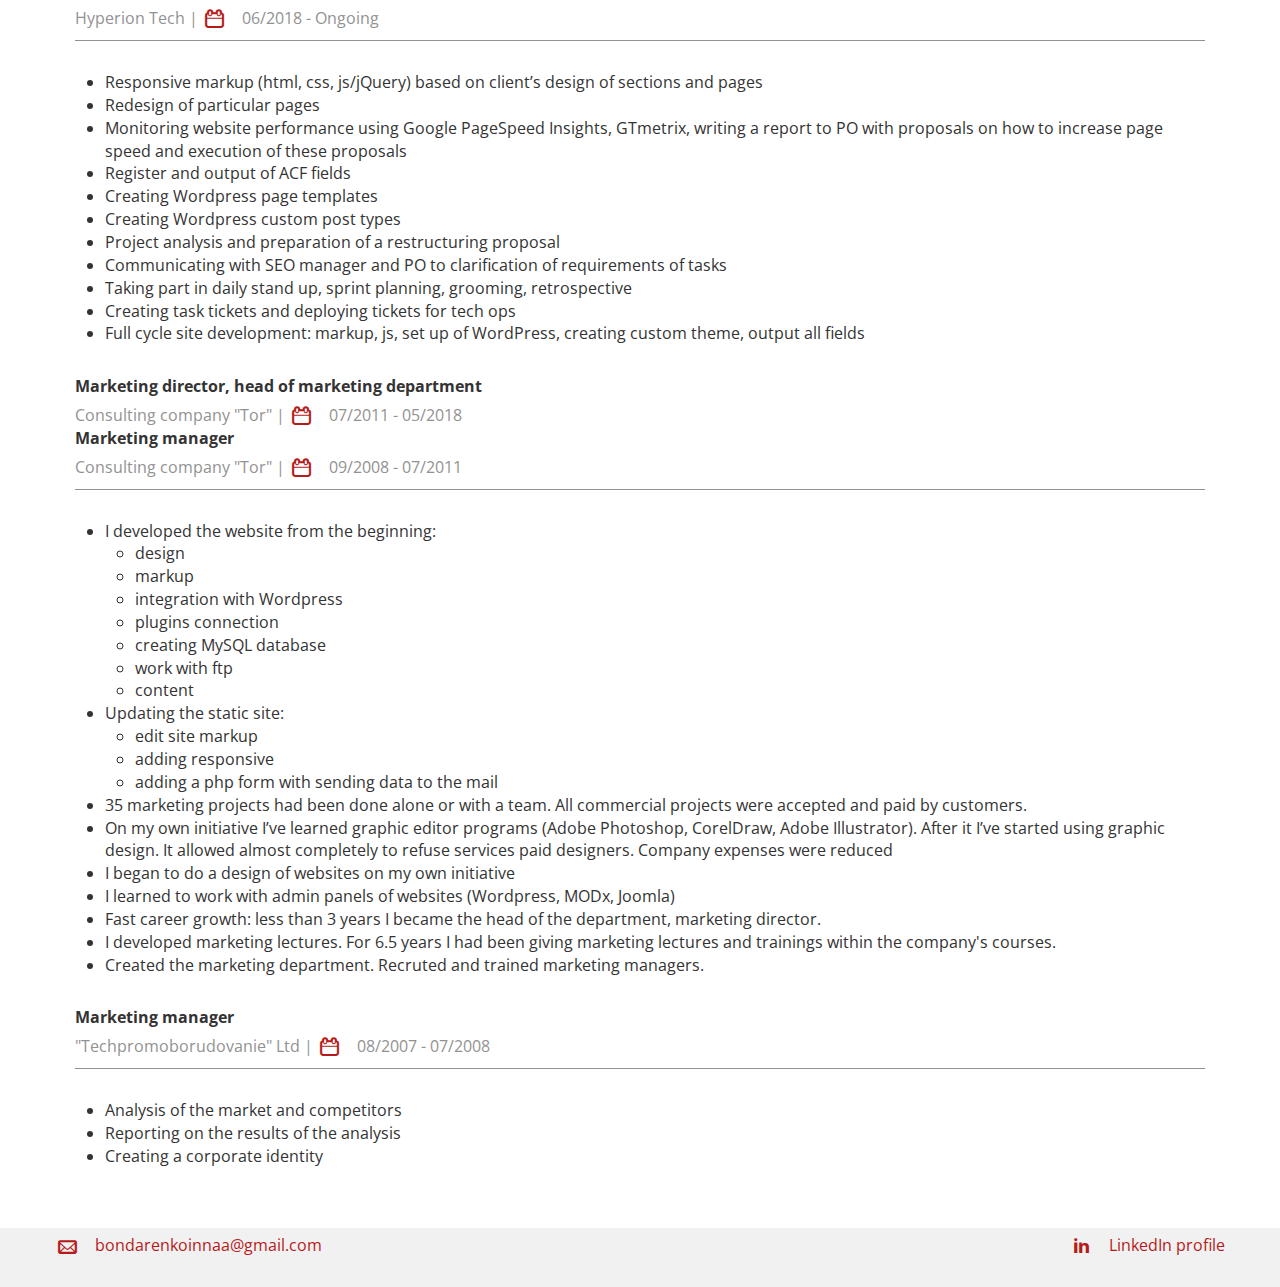
==== commit 8cf01a9b: "code refactoring" ====
--- a/index.html
+++ b/index.html
@@ -175,49 +175,6 @@
 								</ul>
 							</div>
 						</div>
-<!--						<ul class="block-skills">-->
-<!--							<li><i class="icon icon-checked"></i>HTML / HTML5</li>-->
-<!--							<li><i class="icon icon-checked"></i>CSS / CSS3</li>-->
-<!--							<li><i class="icon icon-checked"></i>JQUERY / JS</li>-->
-<!--							<li><i class="icon icon-checked"></i>Sublime text 3</li>-->
-<!--							<li><i class="icon icon-checked"></i>Bootstrap</li>-->
-<!--							<li><i class="icon icon-checked"></i>Flexbox</li>-->
-<!--							<li><i class="icon icon-checked"></i>SCSS, LESS</li>-->
-<!--							<li><i class="icon icon-checked"></i>FileZilla</li>-->
-<!--							<li><i class="icon icon-checked"></i>Git</li>-->
-<!--							<li><i class="icon icon-checked"></i>Gulp</li>-->
-<!--							<li><i class="icon icon-checked"></i>Prepros</li>-->
-<!--							<li><i class="icon icon-checked"></i>SourceTree</li>-->
-<!--						</ul>-->
-<!--						<ul class="block-skills">-->
-<!--							<li><i class="icon icon-checked"></i>Adobe Photoshop-->
-<!--								<ul class="list">-->
-<!--									<li>Нарезка макета для верстки</li>-->
-<!--									<li>Корректировка макета дизайна</li>-->
-<!--									<li>Дизайн (создан дизайн нескольких страниц сайтов)</li>-->
-<!--									<li>Создание логотипов</li>-->
-<!--									<li>Изготовление спрайтов</li>-->
-<!--								</ul>-->
-<!--							</li>-->
-<!--							<li><i class="icon icon-checked"></i>Corel Draw-->
-<!--								<ul class="list">-->
-<!--									<li>Создание логотипов</li>-->
-<!--									<li>Дизайн рекламно-информационных материалов<br> (визитки, листовки, буклеты, brand book, плакаты и многое другое)</li>-->
-<!--								</ul>-->
-<!--							</li>-->
-<!--							<li><i class="icon icon-checked"></i>Adobe Illustrator</li>-->
-<!--						</ul>-->
-<!--						<ul class="block-skills">Прочие навыки:-->
-<!--							<li><i class="icon icon-checked"></i>валидная верстка</li>-->
-<!--							<li><i class="icon icon-checked"></i>адаптивность</li>-->
-<!--							<li><i class="icon icon-checked"></i>кроссбраузерность</li>-->
-<!--							<li><i class="icon icon-checked"></i>семантический (логически структурированный) код</li>-->
-<!--							<li><i class="icon icon-checked"></i>работа с CMS Wordpress, MODx, Joomla</li>-->
-<!--							<li><i class="icon icon-checked"></i>блочная и табличная верстка</li>-->
-<!--							<li><i class="icon icon-checked"></i>pixel perfect</li>-->
-<!--							<li><i class="icon icon-checked"></i>использование нестандартных шрифтов (@font-face)</li>-->
-<!--							<li><i class="icon icon-checked"></i>кастомные формы</li>-->
-<!--						</ul>-->
 					</div>
 				</section>
 				<section id="portfolio" class="section">
